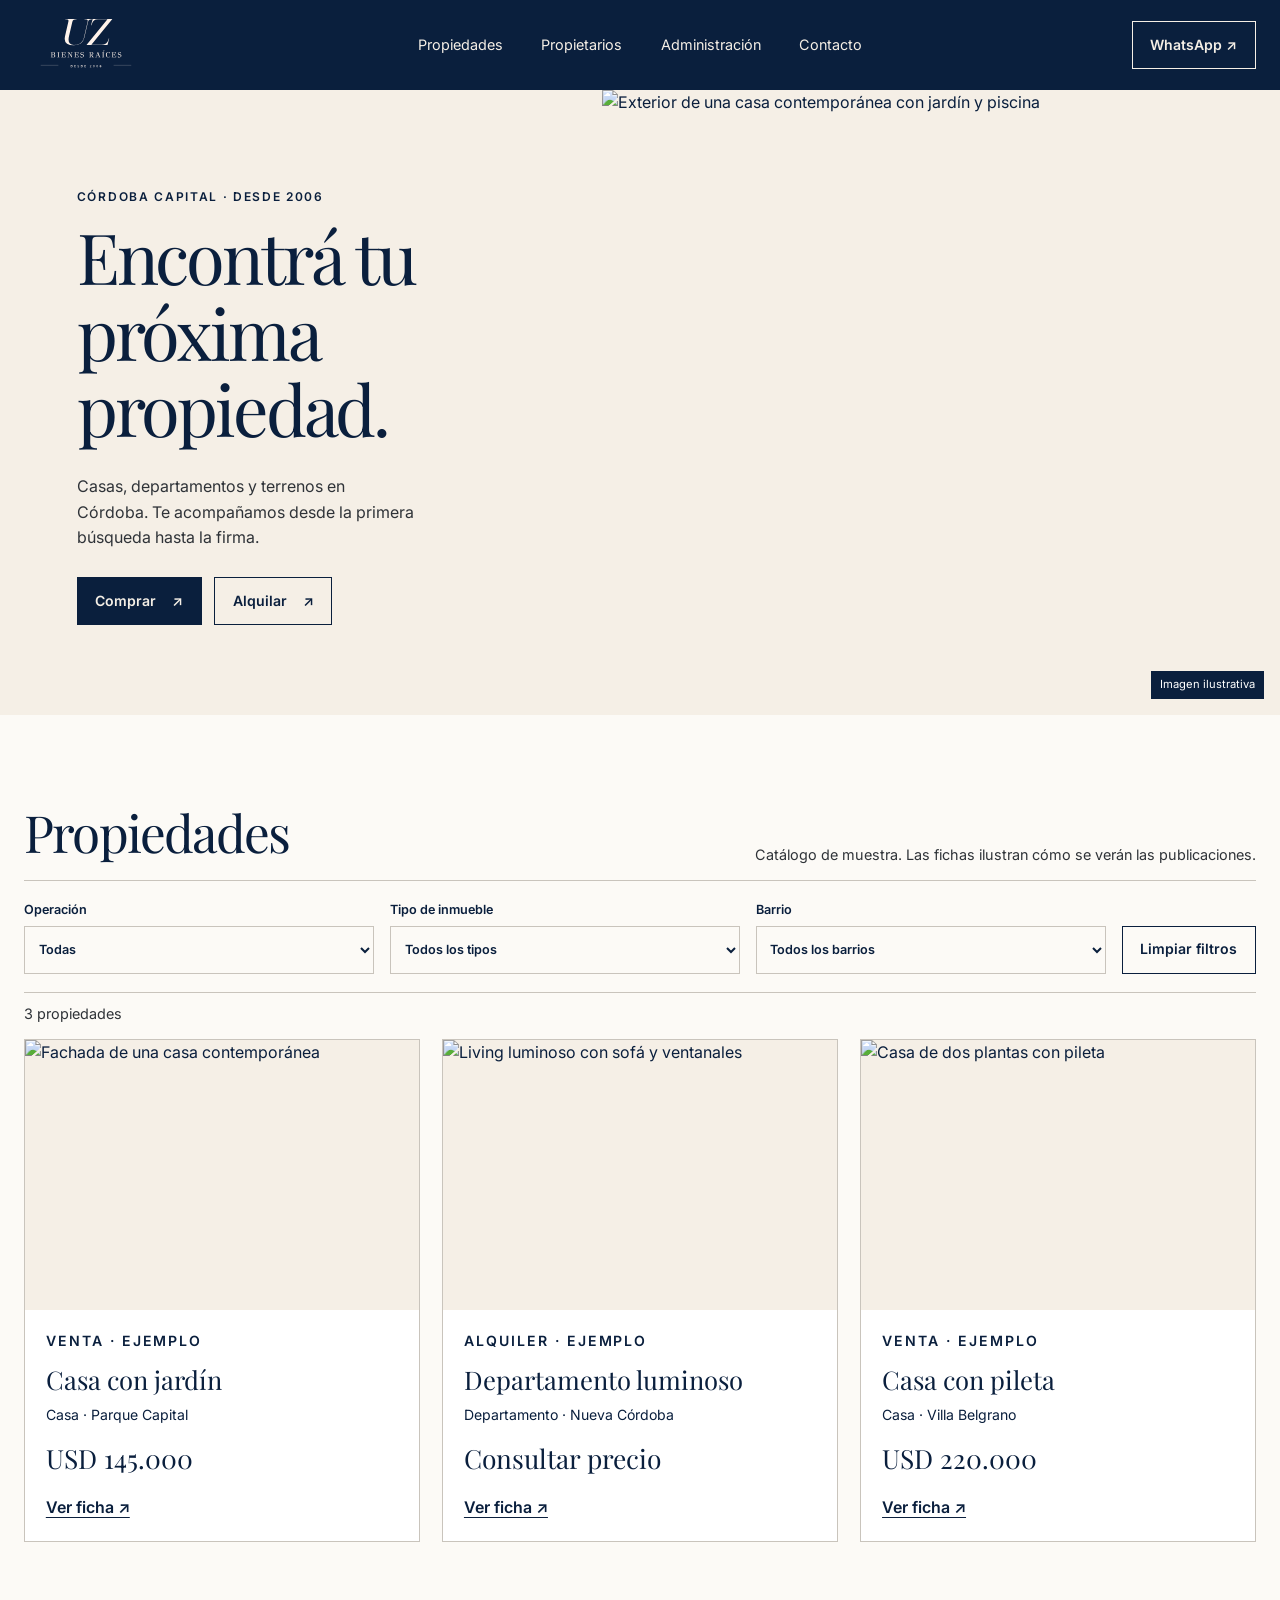
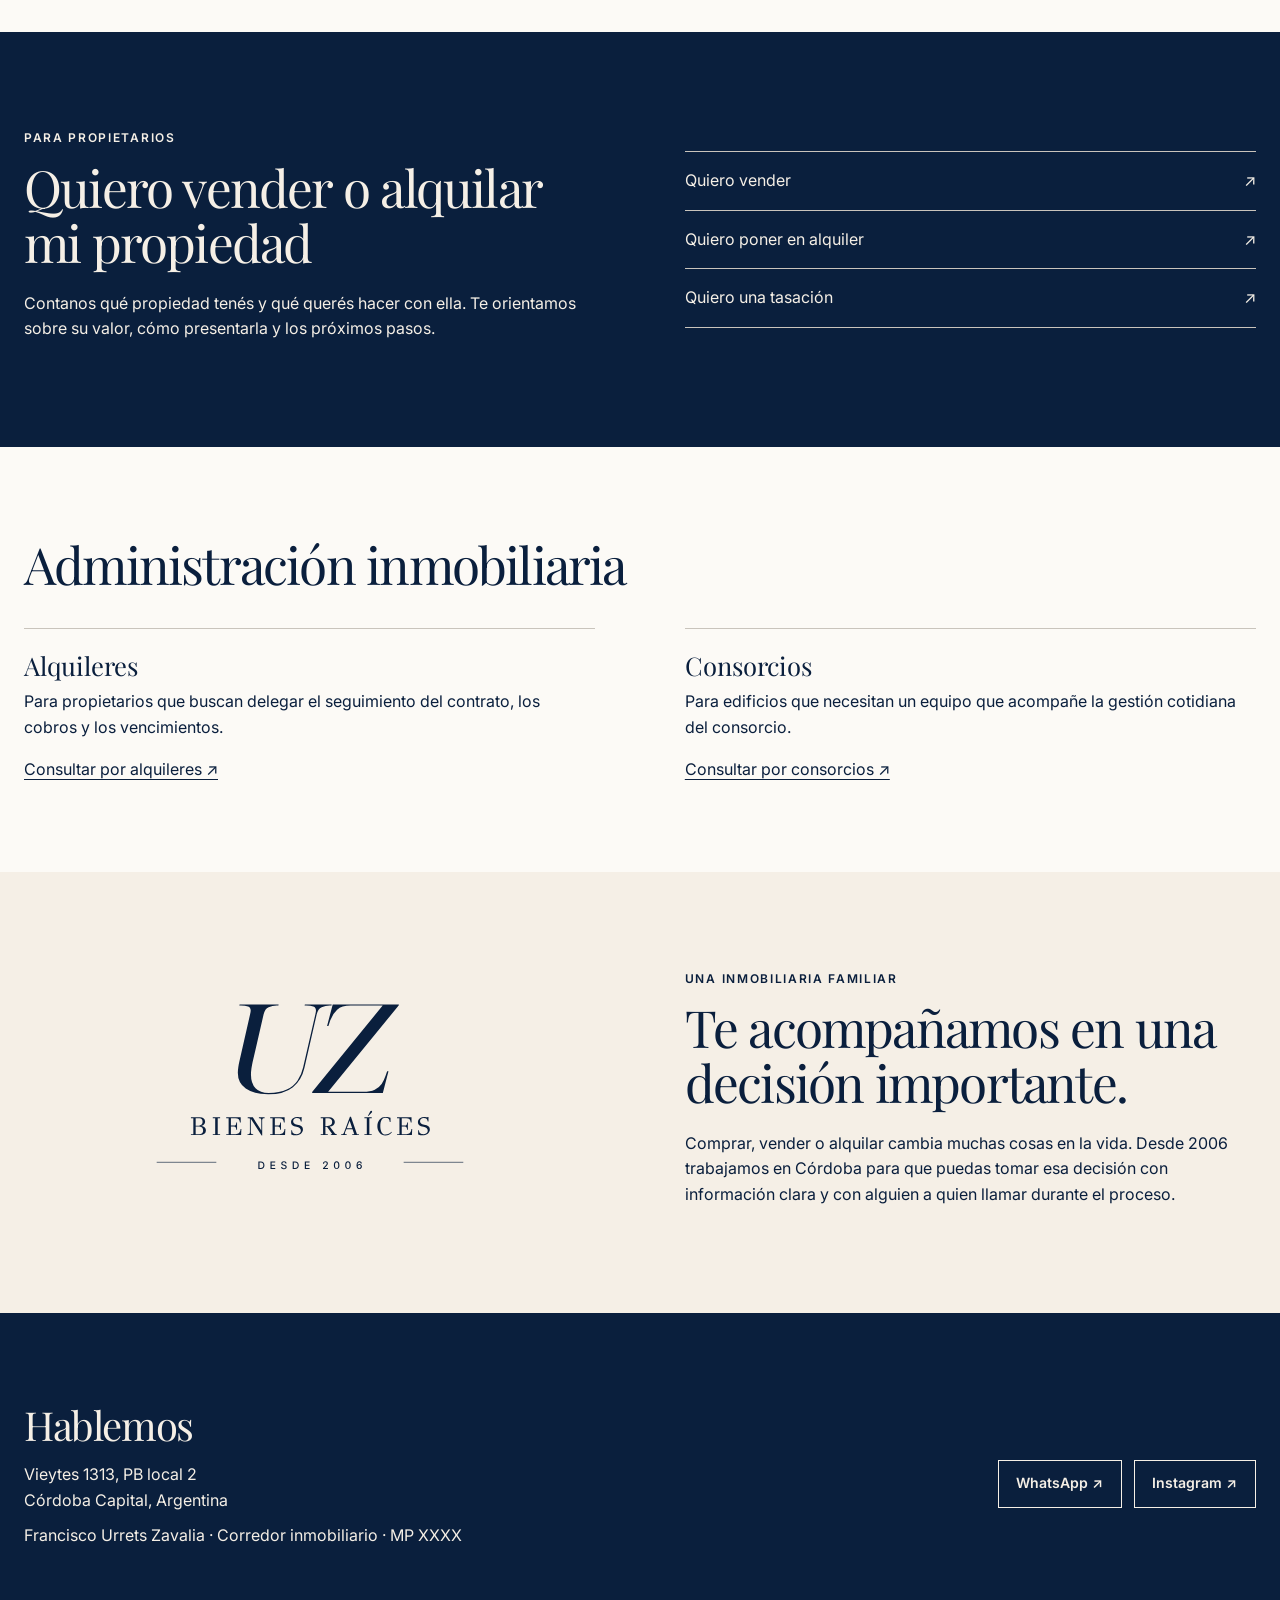
==== index.html @ 47f4fcf7 "Mover el sitio a la raíz para GitHub Pages" ====
<!doctype html>
<html lang="es-AR">
<head>
  <meta charset="utf-8">
  <meta name="viewport" content="width=device-width,initial-scale=1">
  <meta name="description" content="Propiedades, tasaciones y administración inmobiliaria en Córdoba Capital. UZ Bienes Raíces, desde 2006.">
  <meta name="robots" content="noindex">
  <meta name="theme-color" content="#0a1f3d">
  <title>UZ Bienes Raíces | Córdoba Capital</title>
  <link rel="icon" href="logo.svg" type="image/svg+xml">
  <link rel="preconnect" href="https://fonts.googleapis.com">
  <link rel="preconnect" href="https://fonts.gstatic.com" crossorigin>
  <link href="https://fonts.googleapis.com/css2?family=Inter:wght@400;500;600;700&family=Playfair+Display:wght@400;500&display=swap" rel="stylesheet">
  <link rel="stylesheet" href="styles.css">
  <script src="propiedades.js" defer></script>
  <script src="sitio.js" defer></script>
</head>
<body>
  <a class="skip" href="#contenido">Ir al contenido</a>
  <header class="header">
    <div class="wrap nav">
      <a class="brand" href="./" aria-label="UZ Bienes Raíces, inicio"><img src="logo.svg" alt="UZ Bienes Raíces"></a>
      <nav aria-label="Principal"><a href="#propiedades">Propiedades</a><a href="#propietarios">Propietarios</a><a href="#administracion">Administración</a><a href="#contacto">Contacto</a></nav>
      <a class="button outline" href="https://wa.link/zlevof">WhatsApp ↗</a>
    </div>
  </header>
  <main id="contenido">
    <section class="hero">
      <div class="hero-copy">
        <p class="label">Córdoba Capital · Desde 2006</p>
        <h1>Encontrá tu próxima propiedad.</h1>
        <p>Casas, departamentos y terrenos en Córdoba. Te acompañamos desde la primera búsqueda hasta la firma.</p>
        <div class="actions"><a class="button" data-operation="Venta" href="#propiedades">Comprar <span aria-hidden="true">↗</span></a><a class="button outline" data-operation="Alquiler" href="#propiedades">Alquilar <span aria-hidden="true">↗</span></a></div>
      </div>
      <figure class="hero-image"><img src="https://images.unsplash.com/photo-1613490493576-7fde63acd811?auto=format&amp;fit=crop&amp;w=1600&amp;q=83" alt="Exterior de una casa contemporánea con jardín y piscina" fetchpriority="high"><figcaption>Imagen ilustrativa</figcaption></figure>
    </section>
    <section class="wrap catalog" id="propiedades" aria-labelledby="catalog-title">
      <div class="section-heading"><h2 id="catalog-title">Propiedades</h2><p id="listing-note">Catálogo de muestra. Las fichas ilustran cómo se verán las publicaciones.</p></div>
      <div class="filters">
        <label>Operación<select id="operation"><option value="">Todas</option><option>Venta</option><option>Alquiler</option></select></label>
        <label>Tipo de inmueble<select id="type"><option value="">Todos los tipos</option></select></label>
        <label>Barrio<select id="area"><option value="">Todos los barrios</option></select></label>
        <button class="button outline" id="reset" type="button">Limpiar filtros</button>
      </div>
      <p id="count" role="status"></p>
      <div class="cards" id="cards"></div>
      <noscript><p>Activá JavaScript para explorar el catálogo o consultanos por <a href="https://wa.link/zlevof">WhatsApp</a>.</p></noscript>
    </section>
    <section class="owners" id="propietarios">
      <div class="wrap split">
        <div><p class="label">Para propietarios</p><h2>Quiero vender o alquilar mi propiedad</h2><p>Contanos qué propiedad tenés y qué querés hacer con ella. Te orientamos sobre su valor, cómo presentarla y los próximos pasos.</p></div>
        <div class="owner-links">
          <a data-message="Hola, quiero conversar sobre la venta de mi propiedad.">Quiero vender <span aria-hidden="true">↗</span></a>
          <a data-message="Hola, quiero poner mi propiedad en alquiler.">Quiero poner en alquiler <span aria-hidden="true">↗</span></a>
          <a data-message="Hola, quiero solicitar una tasación.">Quiero una tasación <span aria-hidden="true">↗</span></a>
        </div>
      </div>
    </section>
    <section class="wrap services" id="administracion">
      <h2>Administración inmobiliaria</h2>
      <div class="split">
        <article><h3>Alquileres</h3><p>Para propietarios que buscan delegar el seguimiento del contrato, los cobros y los vencimientos.</p><a data-message="Hola, quiero consultar por la administración de un alquiler.">Consultar por alquileres ↗</a></article>
        <article><h3>Consorcios</h3><p>Para edificios que necesitan un equipo que acompañe la gestión cotidiana del consorcio.</p><a data-message="Hola, quiero consultar por la administración de un consorcio.">Consultar por consorcios ↗</a></article>
      </div>
    </section>
    <section class="about" aria-labelledby="about-title"><div class="wrap split">
      <img src="logo.svg" alt="UZ Bienes Raíces, desde 2006" loading="lazy">
      <div><p class="label">Una inmobiliaria familiar</p><h2 id="about-title">Te acompañamos en una decisión importante.</h2><p>Comprar, vender o alquilar cambia muchas cosas en la vida. Desde 2006 trabajamos en Córdoba para que puedas tomar esa decisión con información clara y con alguien a quien llamar durante el proceso.</p></div>
    </div></section>
  </main>
  <footer id="contacto"><div class="wrap split">
    <div><h2>Hablemos</h2><address>Vieytes 1313, PB local 2<br>Córdoba Capital, Argentina</address><p>Francisco Urrets Zavalia · Corredor inmobiliario · MP XXXX</p></div>
    <div class="actions"><a class="button outline" href="https://wa.link/zlevof">WhatsApp ↗</a><a class="button outline" href="https://www.instagram.com/uzbienesraices/">Instagram ↗</a></div>
  </div></footer>
  <dialog id="detail" aria-labelledby="detail-title"><div class="dialog-inner"><form method="dialog"><button class="button outline close">Cerrar ✕</button></form><div id="detail-content"></div></div></dialog>
</body>
</html>
---- styles.css ----
:root {
  --blue:#0a1f3d; --ivory:#f5efe6; --stone:#c9c4bc; --graphite:#2f3338;
  --paper:#fcfaf6; --serif:"Playfair Display", Georgia, serif; --sans:Inter, system-ui, sans-serif;
}
*,*::before,*::after { box-sizing:border-box; }
html { scroll-behavior:smooth; }
body { margin:0; color:var(--blue); background:var(--paper); font:400 1rem/1.6 var(--sans); }
[id] { scroll-margin-top:1rem; }
img { display:block; width:100%; }
a { color:inherit; text-underline-offset:.23em; }
button,select { font:inherit; }
button,select { cursor:pointer; }
:focus-visible { outline:2px solid currentColor; outline-offset:4px; }
h1,h2,h3 { font-family:var(--serif); font-weight:400; line-height:1.08; margin:0 0 .4em; }
h1 { font-size:clamp(3rem,5.5vw,6.2rem); letter-spacing:-.045em; }
h2 { font-size:clamp(2.3rem,4vw,4.2rem); letter-spacing:-.035em; }
h3 { font-size:clamp(1.5rem,2vw,2rem); }
p { margin:.6em 0 1em; }
address { font-style:normal; }
.wrap { width:min(100% - 3rem, 1300px); margin-inline:auto; }
.skip { position:absolute; top:0; left:1rem; z-index:5; background:var(--paper); padding:.5rem 1rem; transform:translateY(-120%); }
.skip:focus { transform:translateY(0); }
.header,footer { background:var(--blue); color:var(--ivory); }
.nav { min-height:90px; display:flex; align-items:center; justify-content:space-between; gap:1rem 2rem; }
.brand { line-height:0; display:block; width:124px; flex:none; }
.brand img { filter:brightness(0) saturate(100%) invert(95%) sepia(8%) saturate(313%) hue-rotate(335deg); }
nav { display:flex; flex-wrap:wrap; gap:.45rem clamp(1rem,3vw,2.75rem); }
nav a { text-decoration:none; font-size:.9rem; }
nav a:hover { text-decoration:underline; }
.button { display:inline-flex; justify-content:center; align-items:center; gap:1rem; min-height:48px; padding:.65rem 1.1rem; border:1px solid var(--blue); background:var(--blue); color:var(--ivory); text-decoration:none; font-size:.88rem; font-weight:600; }
.button.outline { background:transparent; border-color:currentColor; color:inherit; }
.button:hover { opacity:.78; }
.actions { display:flex; flex-wrap:wrap; gap:.75rem; align-items:center; }
.hero { display:grid; grid-template-columns:47% 53%; background:var(--ivory); }
.hero-copy { padding:clamp(3rem,7vw,8rem) clamp(1.5rem,6vw,7rem); align-self:center; }
.hero-copy > p:not(.label) { max-width:34ch; color:var(--graphite); margin-bottom:1.65rem; }
.label { font-size:.75rem; text-transform:uppercase; letter-spacing:.14em; font-weight:600; }
.hero-image { margin:0; position:relative; min-height:490px; }
.hero-image img { height:100%; position:absolute; object-fit:cover; object-position:54% center; }
.hero-image figcaption { position:absolute; bottom:1rem; right:1rem; color:white; background:var(--blue); padding:.3rem .55rem; font-size:.7rem; }
.catalog,.services,.about,.owners,footer { padding-block:clamp(3rem,7vw,6.5rem); }
.section-heading { display:flex; align-items:end; justify-content:space-between; flex-wrap:wrap; gap:0 2rem; }
.section-heading p,#count { color:var(--graphite); font-size:.9rem; }
.filters { display:grid; grid-template-columns:repeat(3,minmax(0,1fr)) auto; gap:1rem; align-items:end; border-block:1px solid var(--stone); padding:1.15rem 0; }
.filters label { font-size:.79rem; font-weight:600; }
select { display:block; width:100%; min-height:48px; border:1px solid var(--stone); background:var(--paper); border-radius:0; color:var(--blue); padding:.6rem; margin-top:.35rem; }
.cards { display:grid; grid-template-columns:repeat(3,minmax(0,1fr)); gap:1.4rem; }
.card { background:white; border:1px solid var(--stone); }
.card img { aspect-ratio: 1.46; object-fit:cover; background:var(--ivory); }
.card-body { padding:1.3rem; }
.card .label { margin:0 0 .8rem; }
.card p { font-size:.88rem; }
.card .price,.price { font:400 1.65rem var(--serif); margin:.6rem 0 .9rem; }
.card a { display:inline-block; margin-top:.25rem; font-weight:600; }
.owners { background:var(--blue); color:var(--ivory); }
.split { display:grid; grid-template-columns:1fr 1fr; gap:clamp(1.5rem,7vw,6rem); align-items:center; }
.owner-links a { border-bottom:1px solid var(--stone); display:flex; justify-content:space-between; gap:1rem; padding:1rem 0; text-decoration:none; }
.owner-links a:first-child { border-top:1px solid var(--stone); }
.owner-links a:hover { text-decoration:underline; }
.services article { align-self:stretch; border-top:1px solid var(--stone); padding-top:1.4rem; }
.services h2 { margin-bottom:.7em; }
.about { background:var(--ivory); }
.about img { max-width:420px; margin:auto; }
footer h2 { font-size:2.5rem; }
footer .actions { justify-content:end; }
dialog { padding:0; border:1px solid var(--stone); background:var(--paper); color:var(--blue); width:min(740px,calc(100% - 2rem)); max-height:90dvh; }
dialog::backdrop { background:#0a1f3dbb; }
.dialog-inner { padding:clamp(1rem,4vw,2.25rem); }
.dialog-inner form { display:flex; justify-content:end; margin-bottom:1rem; }
.gallery { display:grid; gap:.75rem; margin:1rem 0; }
.gallery img { max-height:380px; object-fit:cover; }
.facts { padding-left:1.2rem; }
@media(max-width:760px) {
  .nav { flex-wrap:wrap; justify-content:space-between; gap:.25rem; padding-block:.3rem .8rem; }
  .nav nav { width:100%; order:3; padding:.4rem 0; }
  .hero,.split { grid-template-columns:1fr; }
  .hero-image { min-height:0; aspect-ratio:1.45; }
  .filters,.cards { grid-template-columns:repeat(2,minmax(0,1fr)); }
  footer .actions { justify-content:start; }
}
@media(max-width:480px) { .cards { grid-template-columns:1fr; } .wrap { width:calc(100% - 2rem); } .filters { gap:.6rem; } }
@media(prefers-reduced-motion:reduce) { html { scroll-behavior:auto; } }
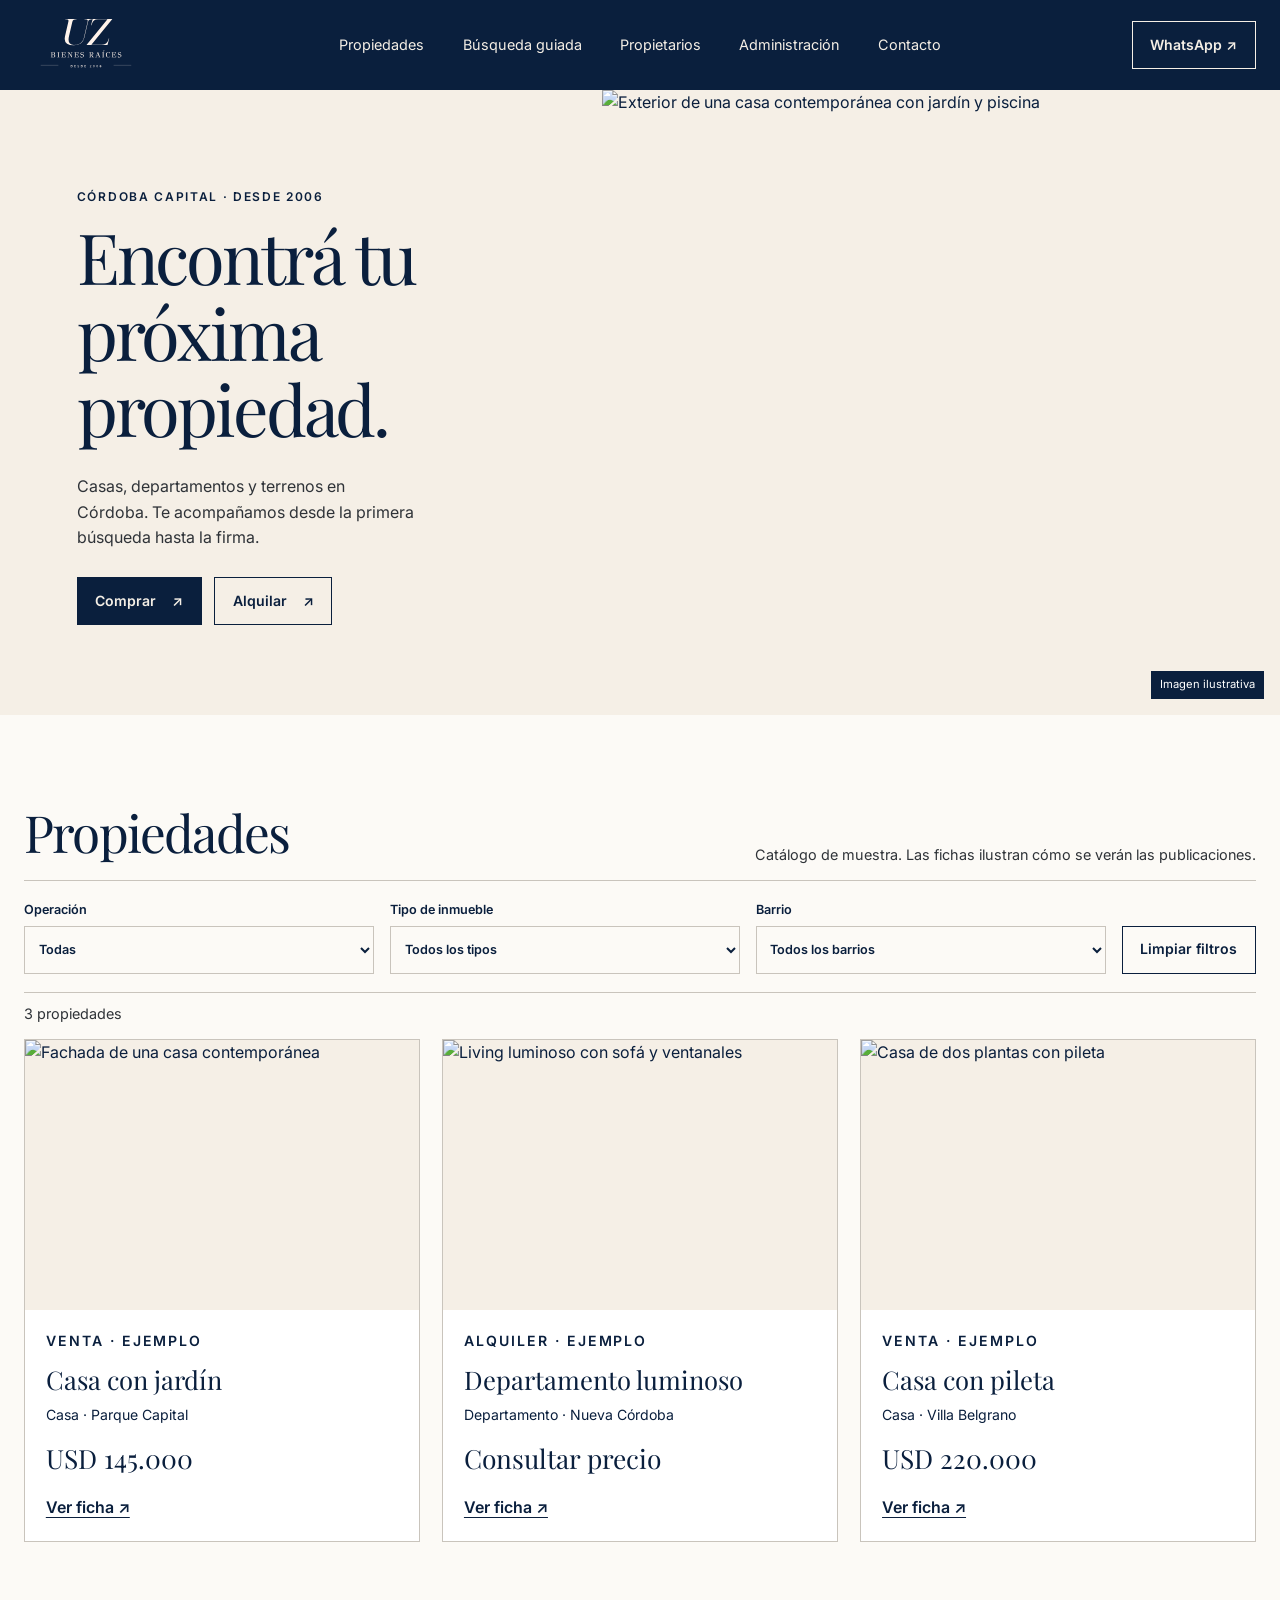
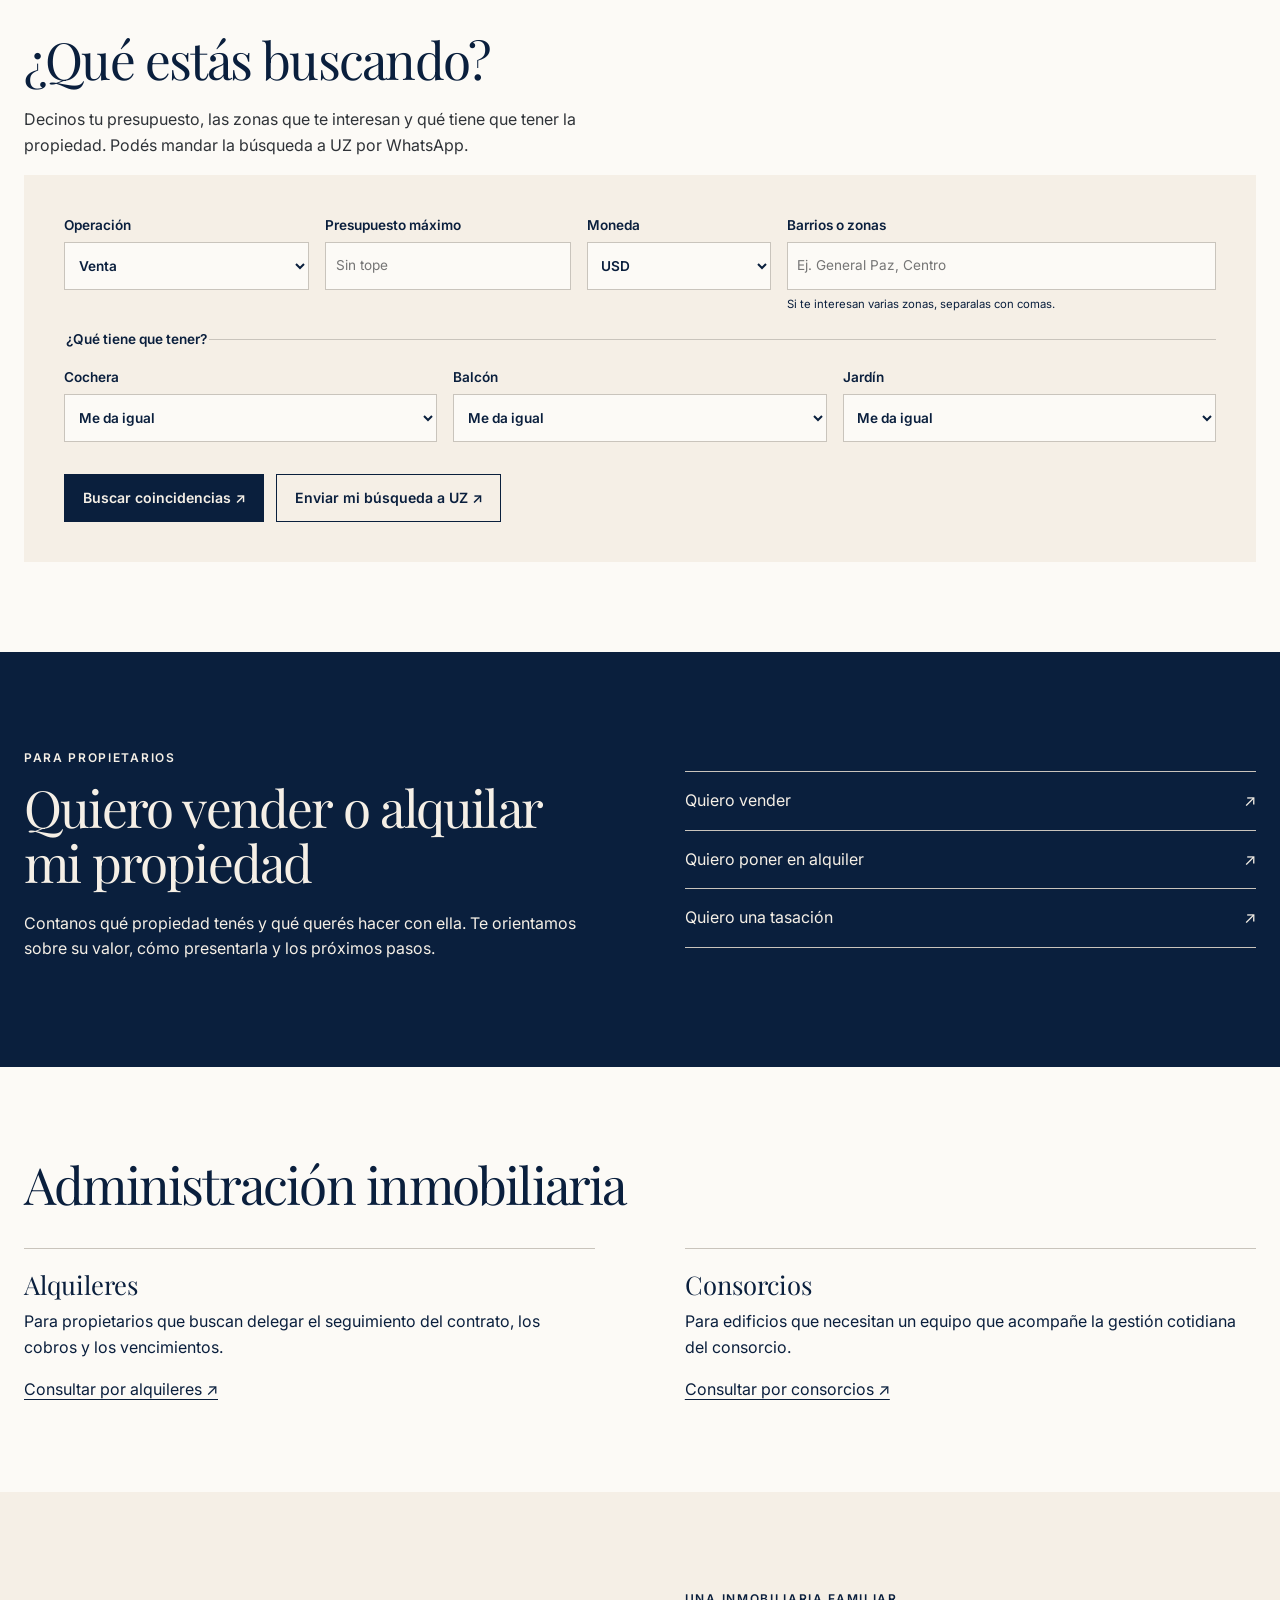
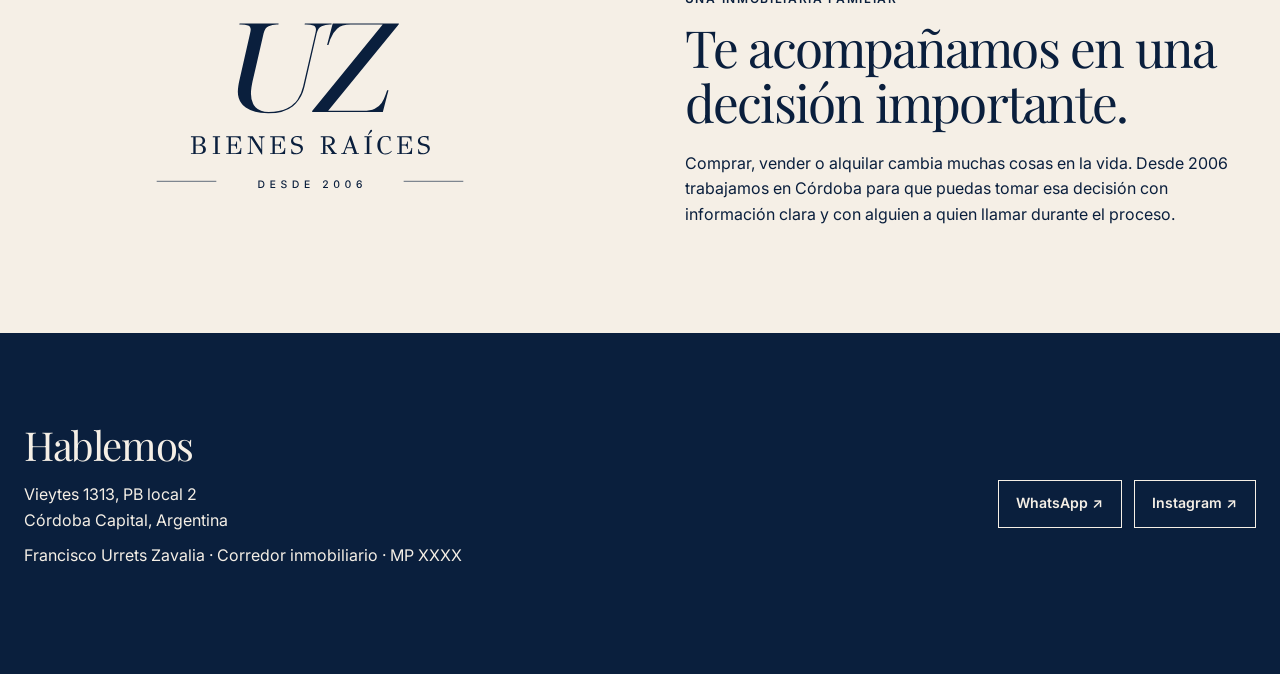
==== commit ec4d02c9: "Agregar búsqueda guiada y consultas por WhatsApp" ====
--- a/index.html
+++ b/index.html
@@ -14,13 +14,14 @@
   <link rel="stylesheet" href="styles.css">
   <script src="propiedades.js" defer></script>
   <script src="sitio.js" defer></script>
+  <script src="buscador.js" defer></script>
 </head>
 <body>
   <a class="skip" href="#contenido">Ir al contenido</a>
   <header class="header">
     <div class="wrap nav">
       <a class="brand" href="./" aria-label="UZ Bienes Raíces, inicio"><img src="logo.svg" alt="UZ Bienes Raíces"></a>
-      <nav aria-label="Principal"><a href="#propiedades">Propiedades</a><a href="#propietarios">Propietarios</a><a href="#administracion">Administración</a><a href="#contacto">Contacto</a></nav>
+      <nav aria-label="Principal"><a href="#propiedades">Propiedades</a><a href="#buscador">Búsqueda guiada</a><a href="#propietarios">Propietarios</a><a href="#administracion">Administración</a><a href="#contacto">Contacto</a></nav>
       <a class="button outline" href="https://wa.link/zlevof">WhatsApp ↗</a>
     </div>
   </header>
@@ -45,6 +46,31 @@
       <p id="count" role="status"></p>
       <div class="cards" id="cards"></div>
       <noscript><p>Activá JavaScript para explorar el catálogo o consultanos por <a href="https://wa.link/zlevof">WhatsApp</a>.</p></noscript>
+    </section>
+    <section class="wrap guided" id="buscador" aria-labelledby="guided-title">
+      <div class="guided-intro">
+        <h2 id="guided-title">¿Qué estás buscando?</h2>
+        <p>Decinos tu presupuesto, las zonas que te interesan y qué tiene que tener la propiedad. Podés mandar la búsqueda a UZ por WhatsApp.</p>
+      </div>
+      <form id="guided-form">
+        <div class="guided-fields">
+          <label>Operación<select name="operacion" required><option>Venta</option><option>Alquiler</option></select></label>
+          <label>Presupuesto máximo<input name="presupuesto" type="number" min="1" step="1" placeholder="Sin tope"></label>
+          <label>Moneda<select name="moneda"><option>USD</option><option>ARS</option></select></label>
+          <label class="guided-zones">Barrios o zonas<input name="zonas" maxlength="150" placeholder="Ej. General Paz, Centro" aria-describedby="guided-zones-help"><small id="guided-zones-help">Si te interesan varias zonas, separalas con comas.</small></label>
+        </div>
+        <fieldset class="guided-preferences">
+          <legend>¿Qué tiene que tener?</legend>
+          <label>Cochera<select name="cochera"><option value="">Me da igual</option><option value="requisito">Imprescindible</option><option value="preferencia">Deseable</option></select></label>
+          <label>Balcón<select name="balcon"><option value="">Me da igual</option><option value="requisito">Imprescindible</option><option value="preferencia">Deseable</option></select></label>
+          <label>Jardín<select name="jardin"><option value="">Me da igual</option><option value="requisito">Imprescindible</option><option value="preferencia">Deseable</option></select></label>
+        </fieldset>
+        <div class="actions"><button class="button" type="submit">Buscar coincidencias ↗</button><a class="button outline" id="guided-whatsapp" href="https://wa.link/zlevof">Enviar mi búsqueda a UZ ↗</a></div>
+      </form>
+      <div class="guided-results" id="guided-results" hidden>
+        <p id="guided-status" role="status"></p>
+        <div class="cards" id="guided-cards"></div>
+      </div>
     </section>
     <section class="owners" id="propietarios">
       <div class="wrap split">
--- a/styles.css
+++ b/styles.css
@@ -80,3 +80,16 @@
 }
 @media(max-width:480px) { .cards { grid-template-columns:1fr; } .wrap { width:calc(100% - 2rem); } .filters { gap:.6rem; } }
 @media(prefers-reduced-motion:reduce) { html { scroll-behavior:auto; } }
+
+.guided { padding-bottom:clamp(3rem,7vw,6.5rem); }
+.guided-intro p { max-width:62ch; color:var(--graphite); }
+#guided-form { background:var(--ivory); padding:clamp(1rem,4vw,2.5rem); }
+.guided-fields { display:grid; grid-template-columns:1fr 1fr .75fr 1.75fr; gap:1rem; }
+#guided-form label,#guided-form legend { font-size:.85rem; font-weight:600; }
+#guided-form input { display:block; width:100%; min-height:48px; margin-top:.35rem; padding:.6rem; border:1px solid var(--stone); border-radius:0; background:var(--paper); color:var(--blue); font:inherit; font-weight:400; }
+#guided-form small { display:block; margin-top:.3rem; font-weight:400; }
+.guided-preferences { display:grid; grid-template-columns:repeat(3,minmax(0,1fr)); gap:1rem; padding:1rem 0; margin:1rem 0; border:0; border-top:1px solid var(--stone); }
+.guided-results { margin-top:1.5rem; }
+.guided-results .card-body > :last-child { margin-bottom:0; }
+@media(max-width:760px) { .guided-fields { grid-template-columns:repeat(3,minmax(0,1fr)); } .guided-zones { grid-column:1/-1; } }
+@media(max-width:520px) { .guided-fields,.guided-preferences { grid-template-columns:repeat(2,minmax(0,1fr)); } }
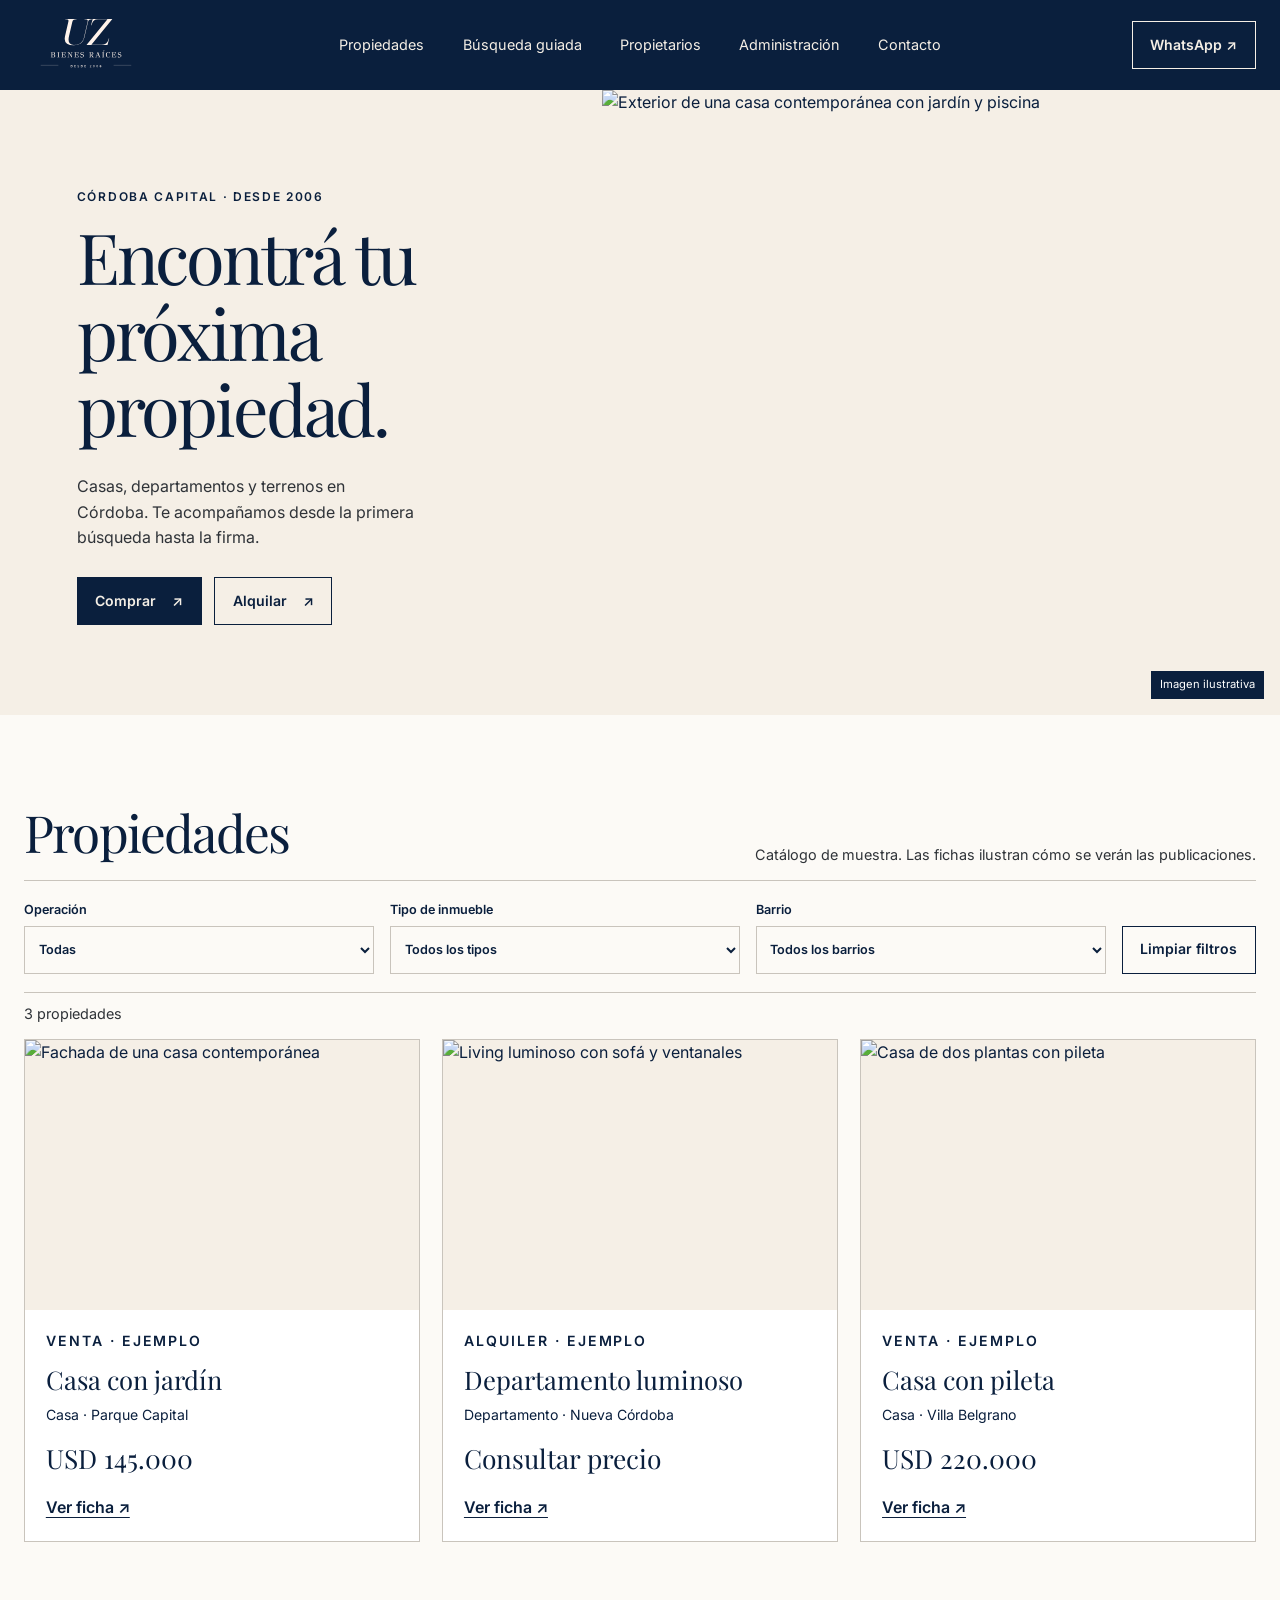
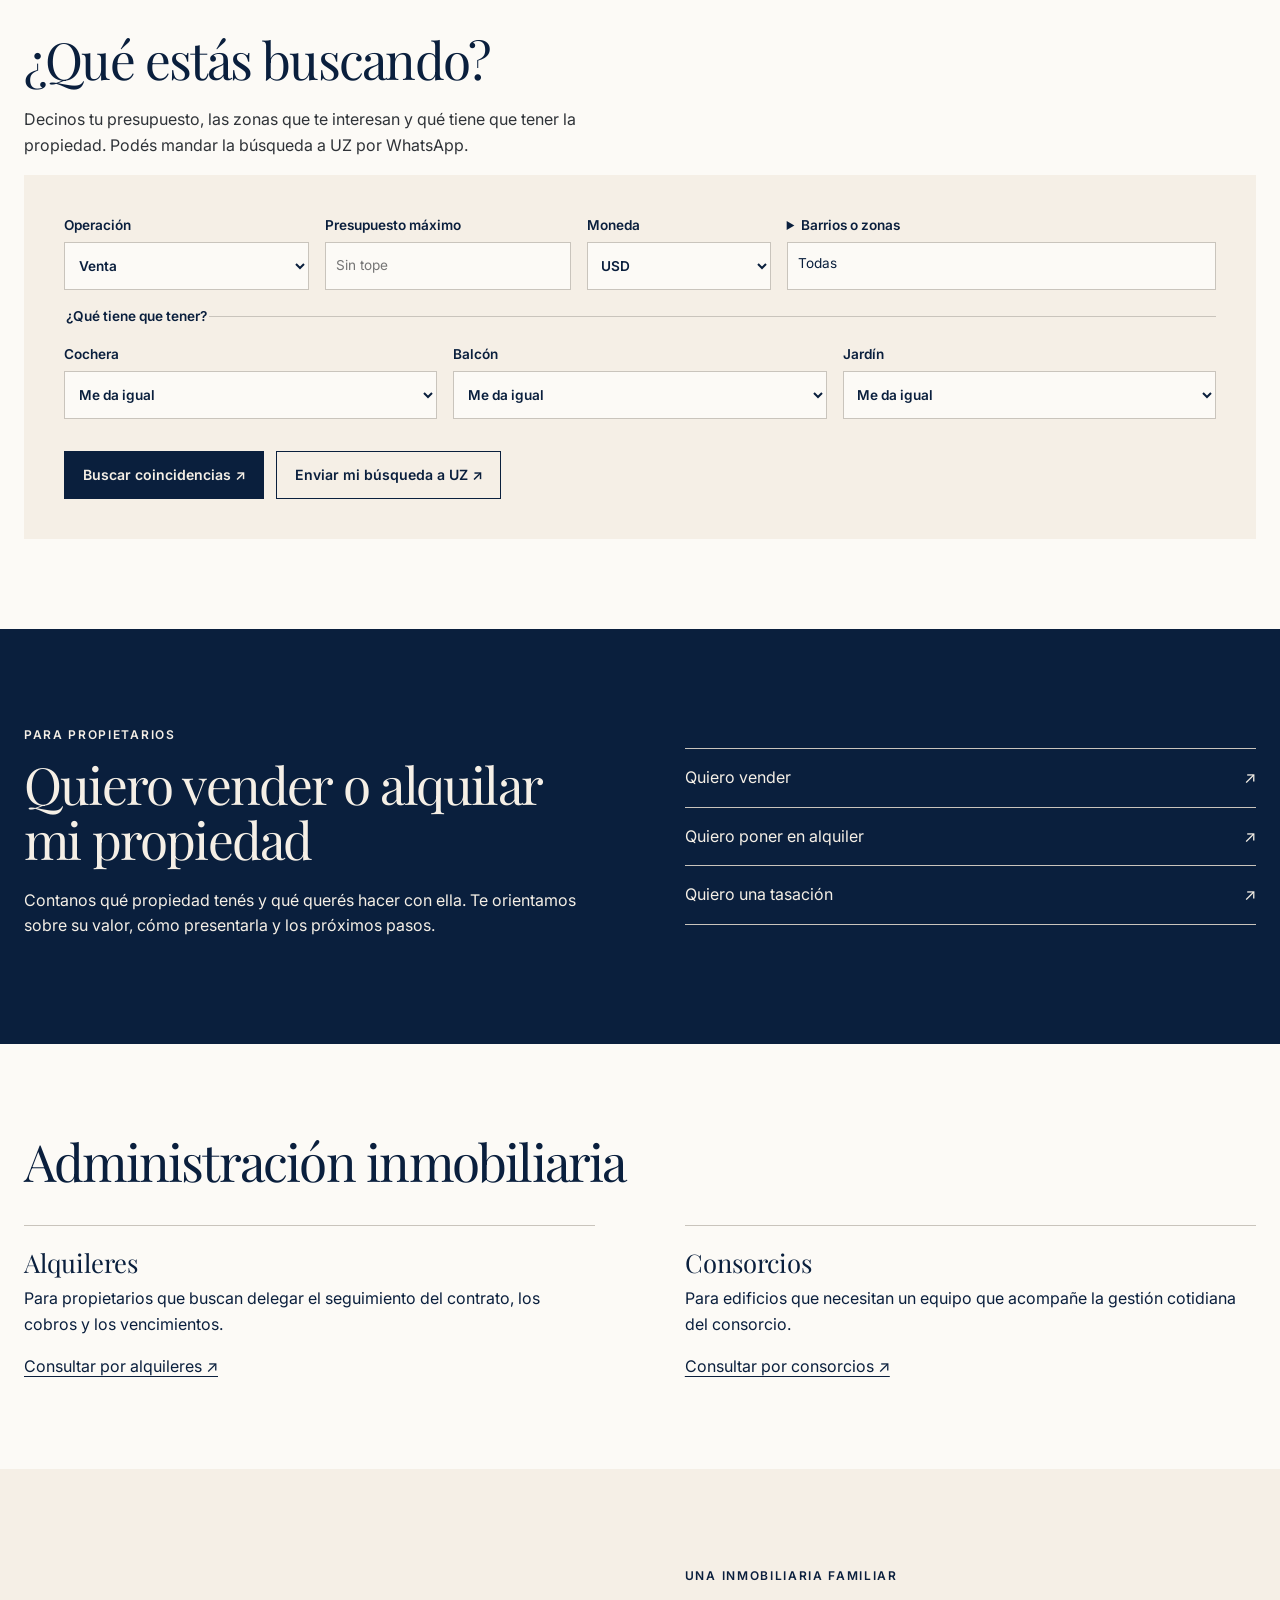
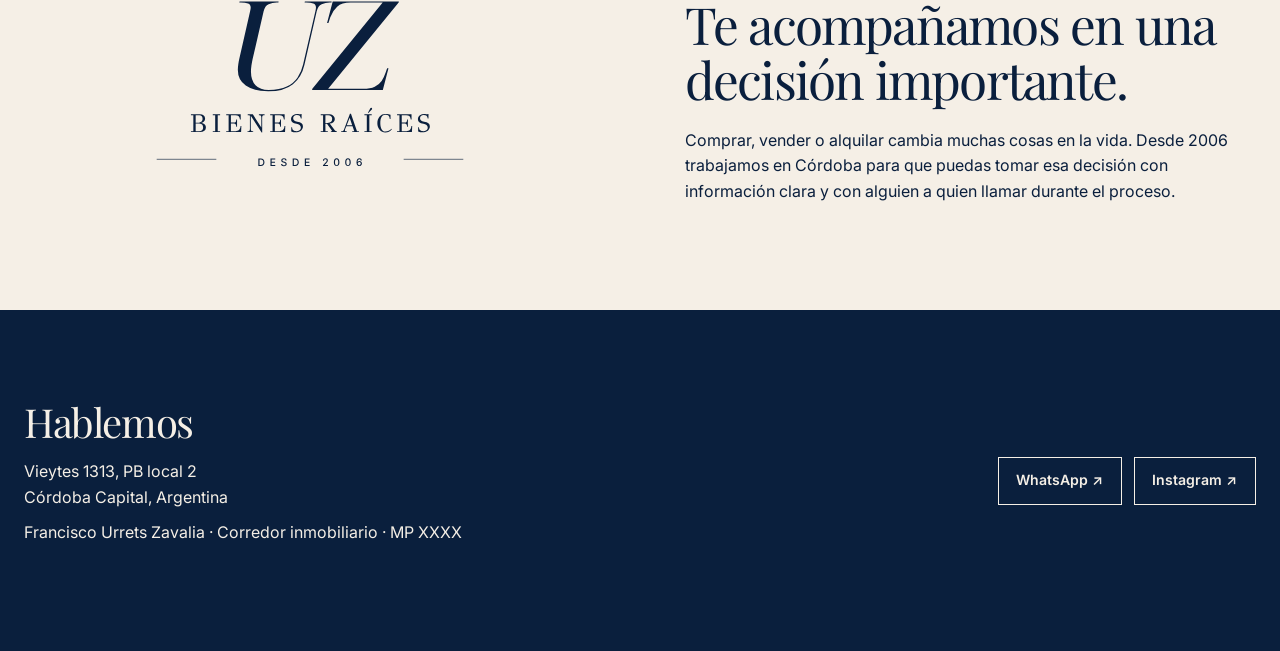
==== commit 43be7fc3: "Permitir elegir barrios en la búsqueda guiada" ====
--- a/index.html
+++ b/index.html
@@ -57,7 +57,10 @@
           <label>Operación<select name="operacion" required><option>Venta</option><option>Alquiler</option></select></label>
           <label>Presupuesto máximo<input name="presupuesto" type="number" min="1" step="1" placeholder="Sin tope"></label>
           <label>Moneda<select name="moneda"><option>USD</option><option>ARS</option></select></label>
-          <label class="guided-zones">Barrios o zonas<input name="zonas" maxlength="150" placeholder="Ej. General Paz, Centro" aria-describedby="guided-zones-help"><small id="guided-zones-help">Si te interesan varias zonas, separalas con comas.</small></label>
+          <details class="guided-zones">
+            <summary>Barrios o zonas <span id="guided-zone-summary">Todas</span></summary>
+            <fieldset><legend>Elegí uno o varios barrios</legend><div id="guided-zone-options"></div></fieldset>
+          </details>
         </div>
         <fieldset class="guided-preferences">
           <legend>¿Qué tiene que tener?</legend>
--- a/styles.css
+++ b/styles.css
@@ -93,3 +93,10 @@
 .guided-results .card-body > :last-child { margin-bottom:0; }
 @media(max-width:760px) { .guided-fields { grid-template-columns:repeat(3,minmax(0,1fr)); } .guided-zones { grid-column:1/-1; } }
 @media(max-width:520px) { .guided-fields,.guided-preferences { grid-template-columns:repeat(2,minmax(0,1fr)); } }
+
+.guided-zones { min-width:0; }
+.guided-zones summary { cursor:pointer; font-size:.85rem; font-weight:600; }
+#guided-zone-summary { display:block; margin-top:.35rem; min-height:48px; padding:.65rem; border:1px solid var(--stone); background:var(--paper); font-weight:400; overflow-wrap:anywhere; }
+.guided-zones fieldset { border:1px solid var(--stone); margin:.6rem 0 0; padding:.55rem .7rem; }
+#guided-zone-options label { display:flex; align-items:center; gap:.5rem; min-height:36px; cursor:pointer; }
+#guided-form .guided-zones input[type="checkbox"] { display:inline-block; width:1rem; min-height:1rem; margin:0; accent-color:var(--blue); }
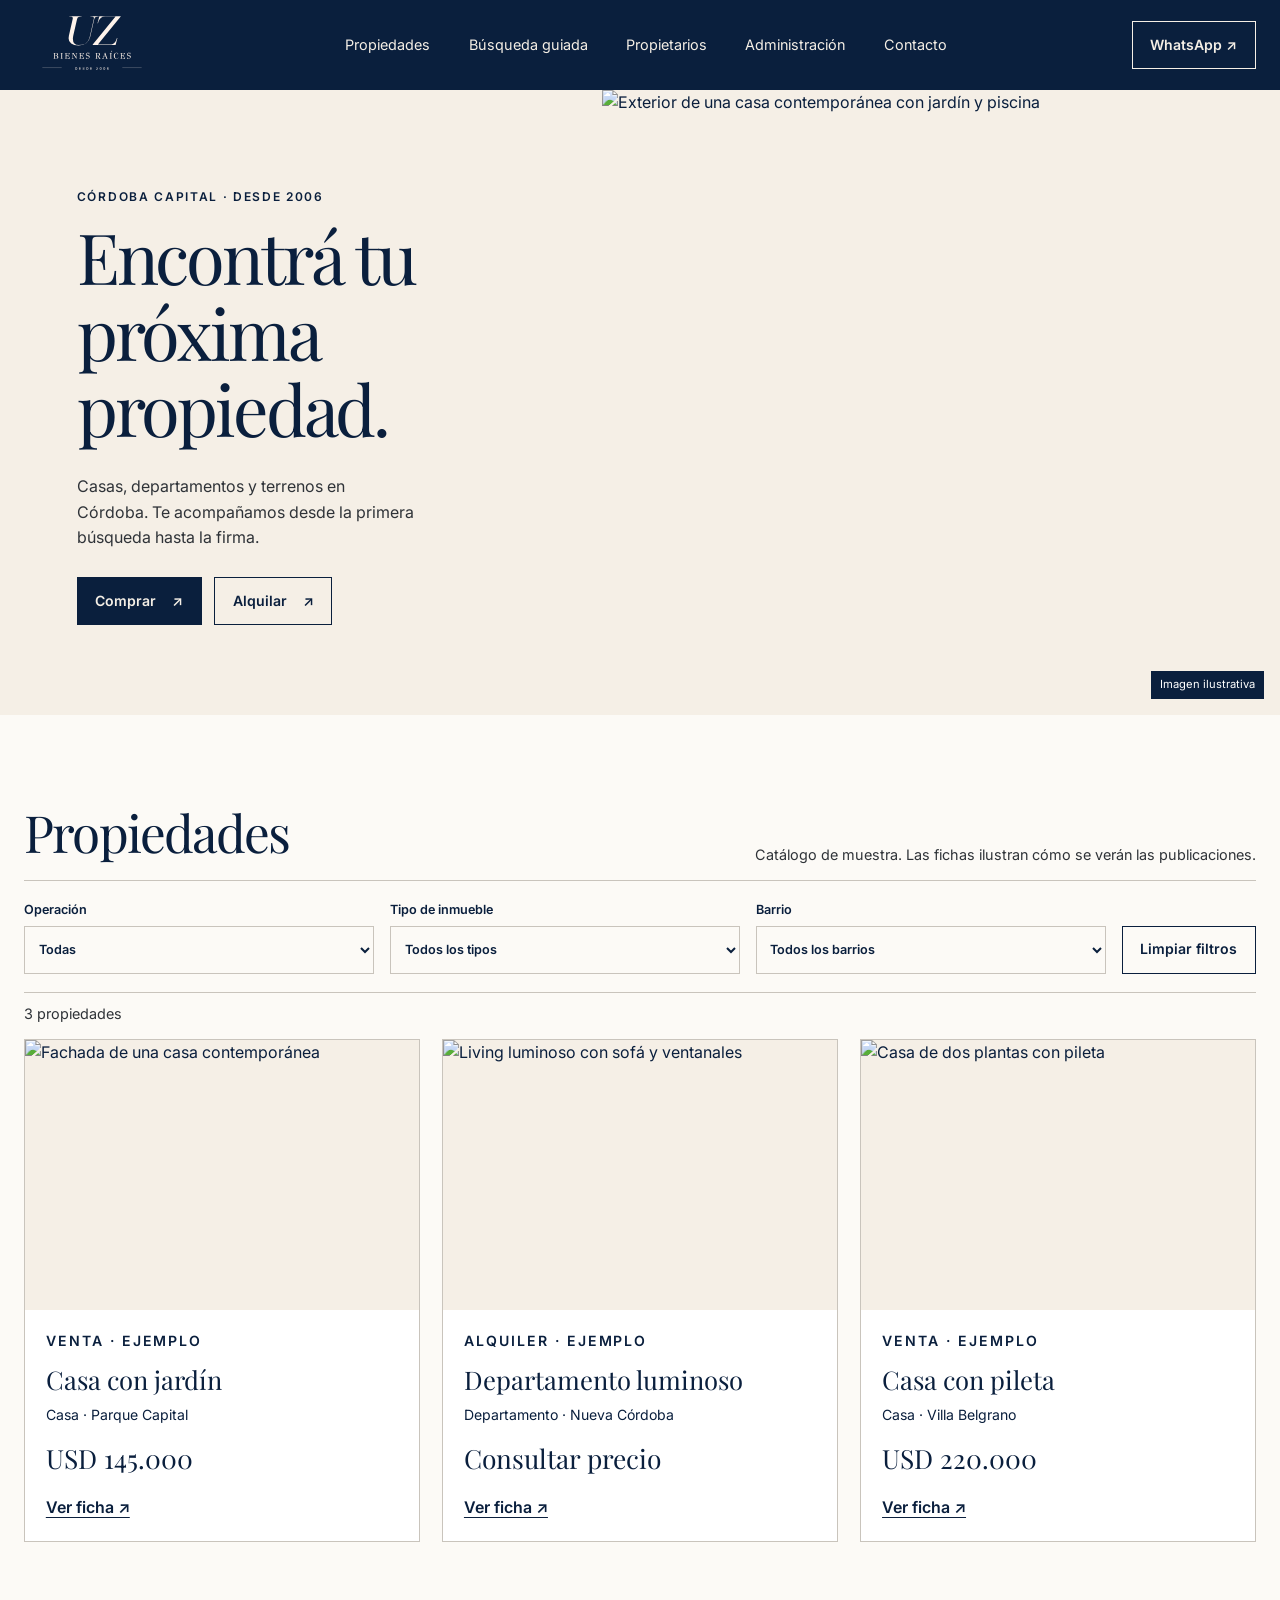
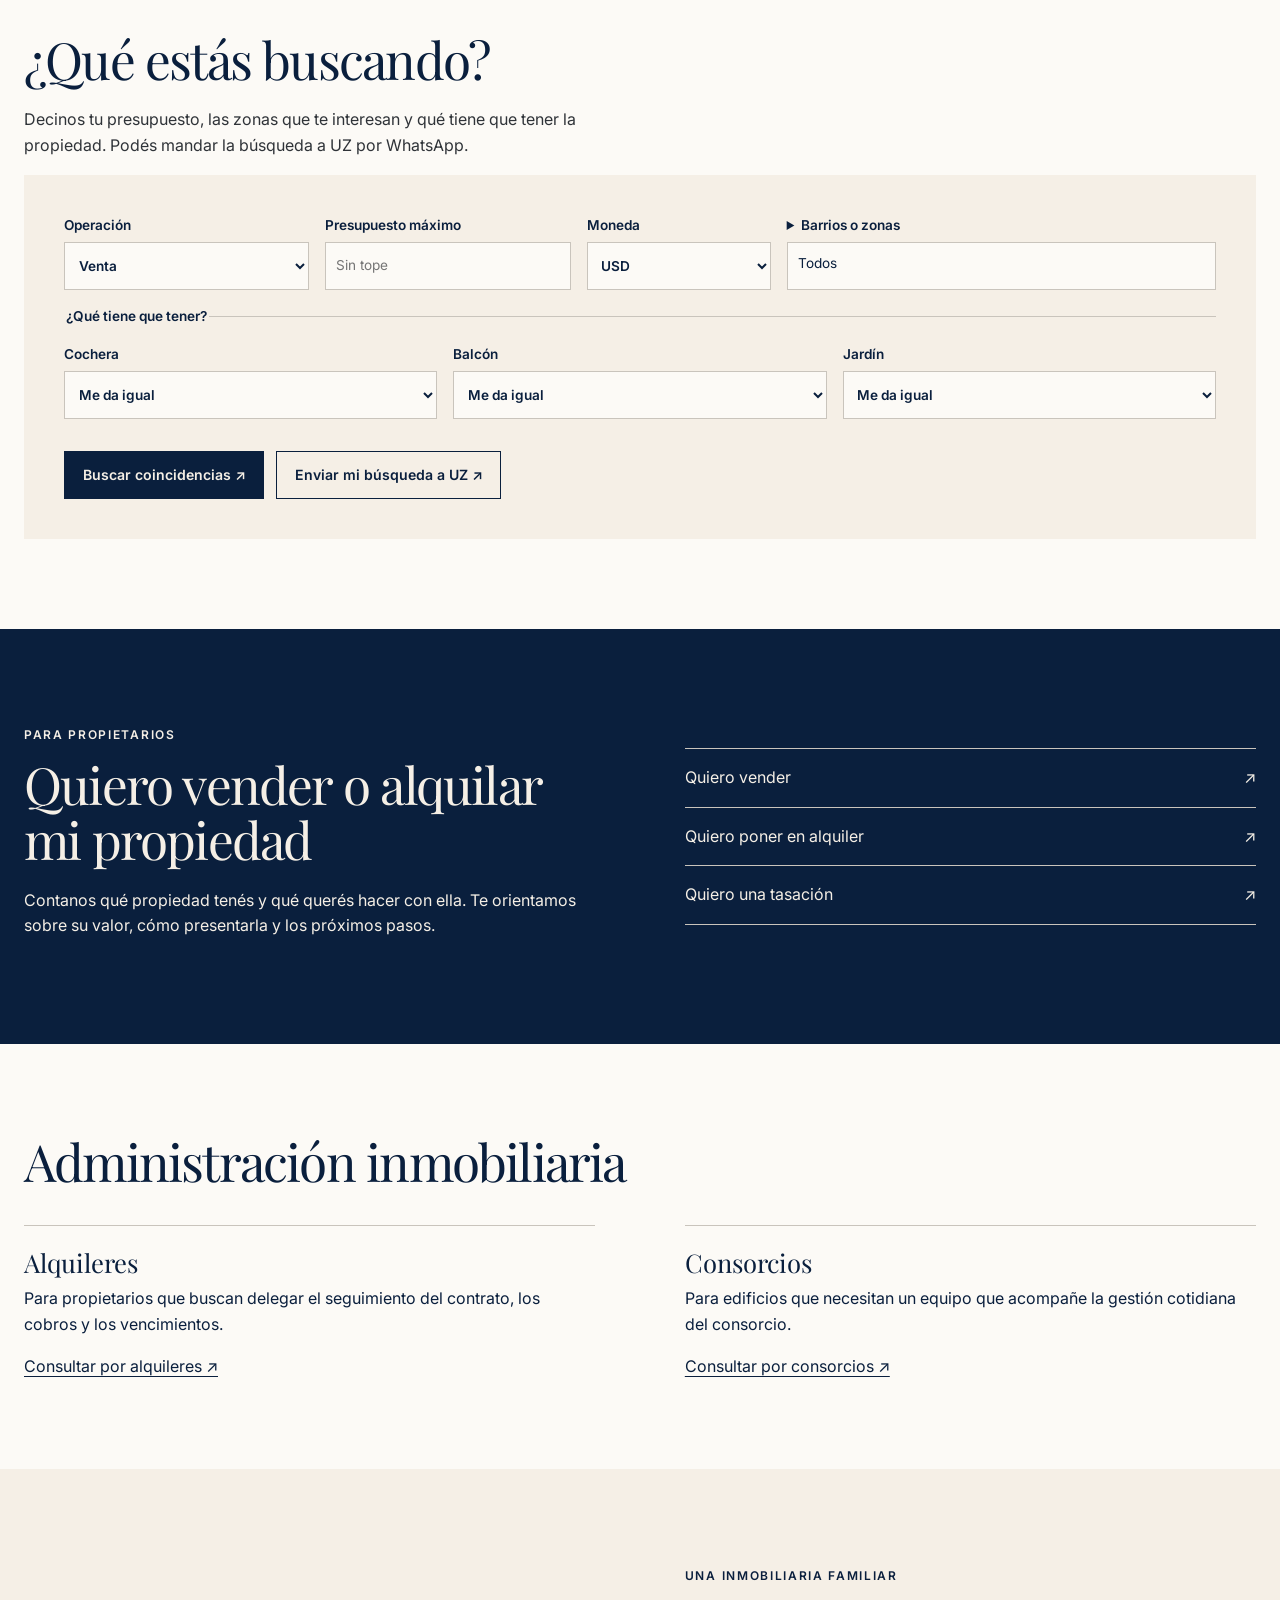
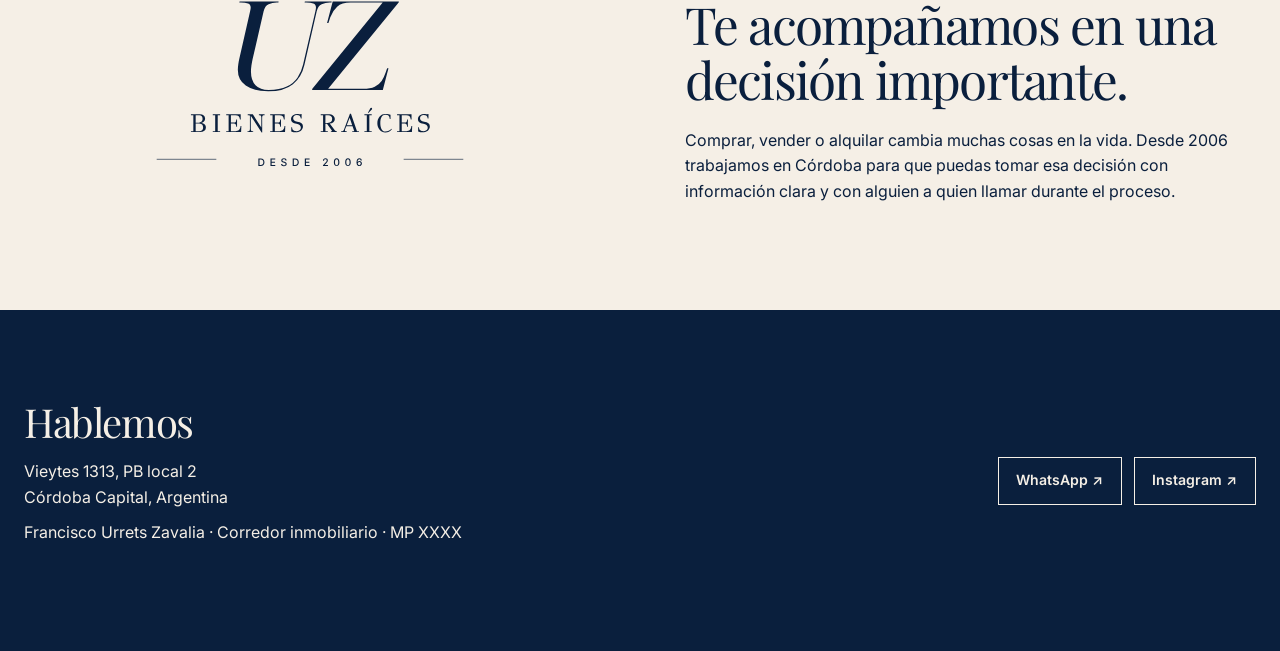
==== commit e95dd2cb: "Mostrar barrios y ajustar el logo de escritorio" ====
--- a/index.html
+++ b/index.html
@@ -11,10 +11,10 @@
   <link rel="preconnect" href="https://fonts.googleapis.com">
   <link rel="preconnect" href="https://fonts.gstatic.com" crossorigin>
   <link href="https://fonts.googleapis.com/css2?family=Inter:wght@400;500;600;700&family=Playfair+Display:wght@400;500&display=swap" rel="stylesheet">
-  <link rel="stylesheet" href="styles.css">
+  <link rel="stylesheet" href="styles.css?v=barrios-2">
   <script src="propiedades.js" defer></script>
   <script src="sitio.js" defer></script>
-  <script src="buscador.js" defer></script>
+  <script src="buscador.js?v=barrios-2" defer></script>
 </head>
 <body>
   <a class="skip" href="#contenido">Ir al contenido</a>
@@ -58,8 +58,27 @@
           <label>Presupuesto máximo<input name="presupuesto" type="number" min="1" step="1" placeholder="Sin tope"></label>
           <label>Moneda<select name="moneda"><option>USD</option><option>ARS</option></select></label>
           <details class="guided-zones">
-            <summary>Barrios o zonas <span id="guided-zone-summary">Todas</span></summary>
-            <fieldset><legend>Elegí uno o varios barrios</legend><div id="guided-zone-options"></div></fieldset>
+            <summary>Barrios o zonas <span id="guided-zone-summary">Todos</span></summary>
+            <fieldset><legend>Elegí uno o varios barrios</legend><div id="guided-zone-options">
+                <label><input type="checkbox" id="guided-all-zones" checked> Todos</label>
+                <label><input type="checkbox" name="zonas" value="Alberdi"> Alberdi</label>
+                <label><input type="checkbox" name="zonas" value="Alta Córdoba"> Alta Córdoba</label>
+                <label><input type="checkbox" name="zonas" value="Argüello"> Argüello</label>
+                <label><input type="checkbox" name="zonas" value="Cerro de las Rosas"> Cerro de las Rosas</label>
+                <label><input type="checkbox" name="zonas" value="Centro"> Centro</label>
+                <label><input type="checkbox" name="zonas" value="Ciudad Universitaria"> Ciudad Universitaria</label>
+                <label><input type="checkbox" name="zonas" value="Cofico"> Cofico</label>
+                <label><input type="checkbox" name="zonas" value="General Paz"> General Paz</label>
+                <label><input type="checkbox" name="zonas" value="Güemes"> Güemes</label>
+                <label><input type="checkbox" name="zonas" value="Jardín"> Jardín</label>
+                <label><input type="checkbox" name="zonas" value="Juniors"> Juniors</label>
+                <label><input type="checkbox" name="zonas" value="Nueva Córdoba"> Nueva Córdoba</label>
+                <label><input type="checkbox" name="zonas" value="Parque Capital"> Parque Capital</label>
+                <label><input type="checkbox" name="zonas" value="Urca"> Urca</label>
+                <label><input type="checkbox" name="zonas" value="Villa Belgrano"> Villa Belgrano</label>
+                <label><input type="checkbox" id="guided-other-zone"> Otro</label>
+              </div>
+              <label id="guided-other-label" hidden>¿Qué barrio o zona?<input name="otraZona" id="guided-other-input" maxlength="80" placeholder="Escribí el barrio o zona" disabled></label></fieldset>
           </details>
         </div>
         <fieldset class="guided-preferences">
--- a/styles.css
+++ b/styles.css
@@ -100,3 +100,7 @@
 .guided-zones fieldset { border:1px solid var(--stone); margin:.6rem 0 0; padding:.55rem .7rem; }
 #guided-zone-options label { display:flex; align-items:center; gap:.5rem; min-height:36px; cursor:pointer; }
 #guided-form .guided-zones input[type="checkbox"] { display:inline-block; width:1rem; min-height:1rem; margin:0; accent-color:var(--blue); }
+
+#guided-zone-options { max-height:15rem; overflow-y:auto; }
+#guided-other-label:not([hidden]) { display:block; margin-top:.65rem; }
+@media (min-width:761px) { .brand { width:136.4px; } }
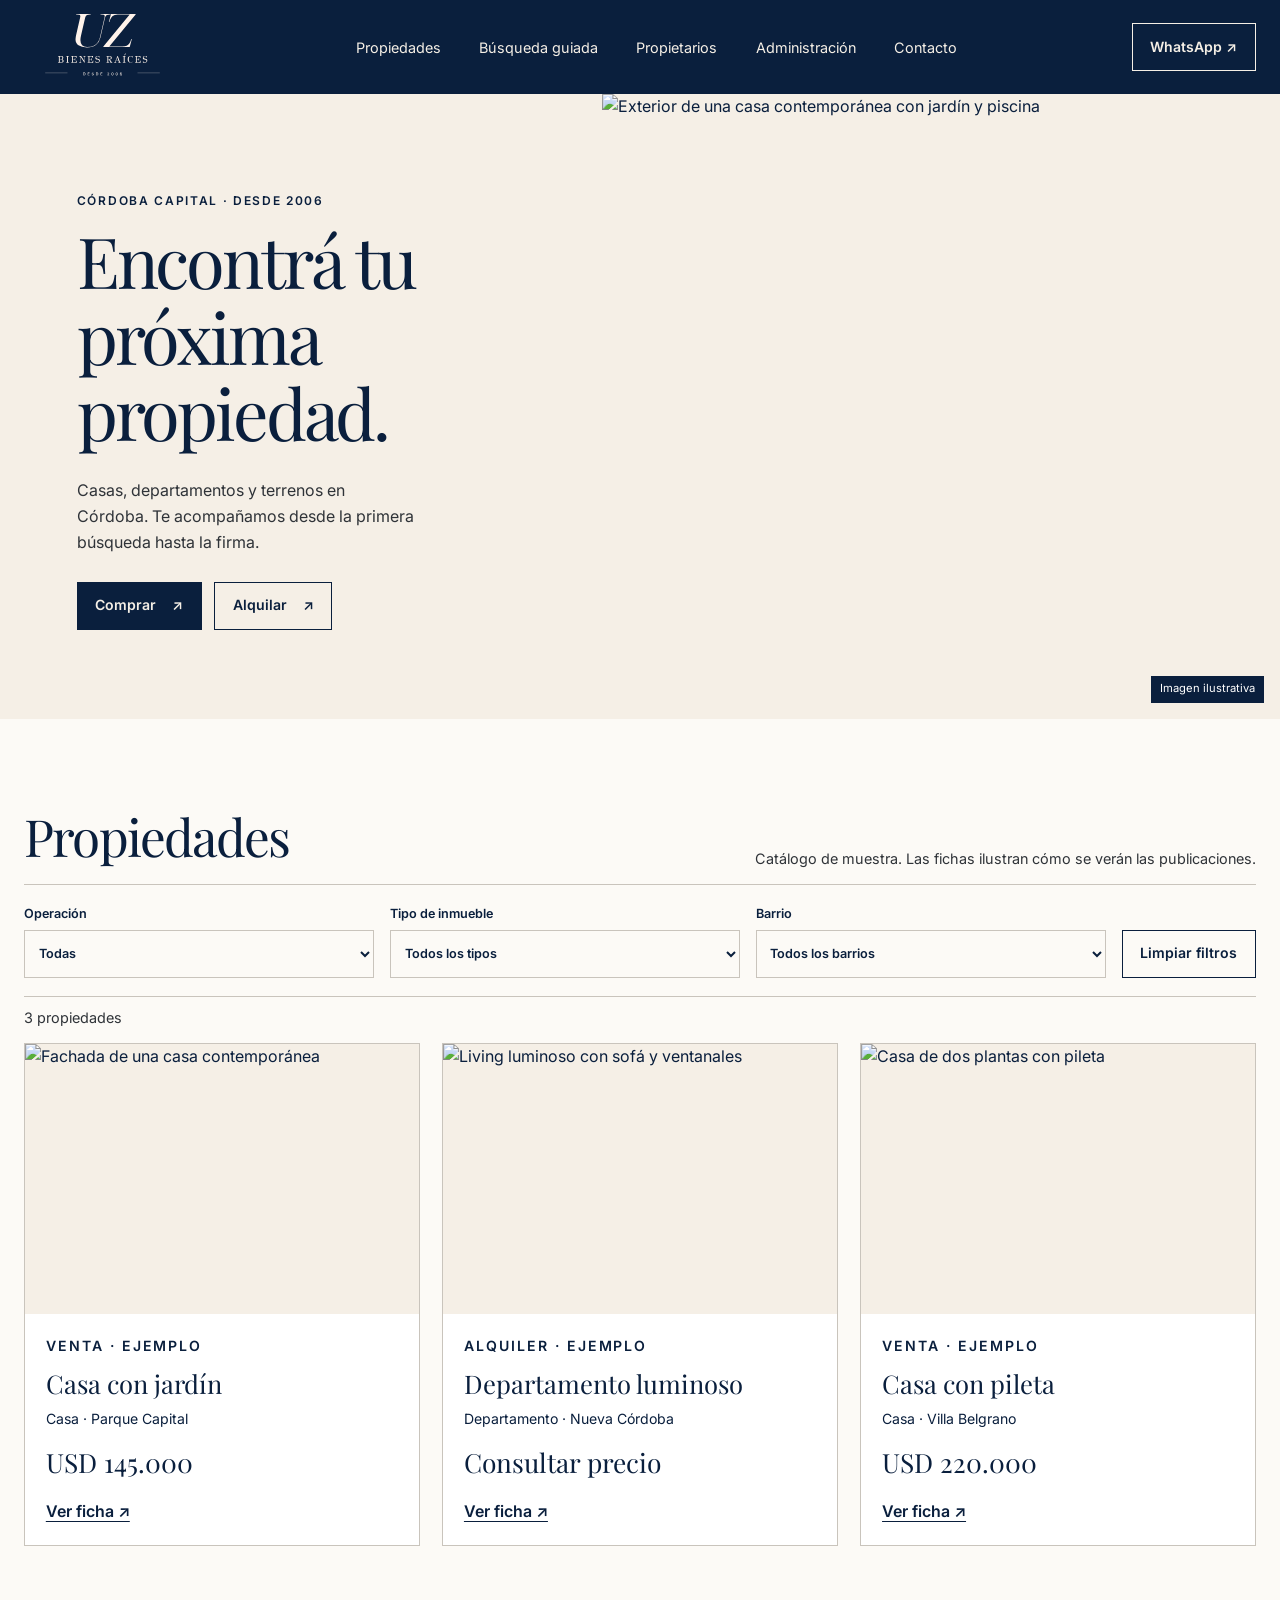
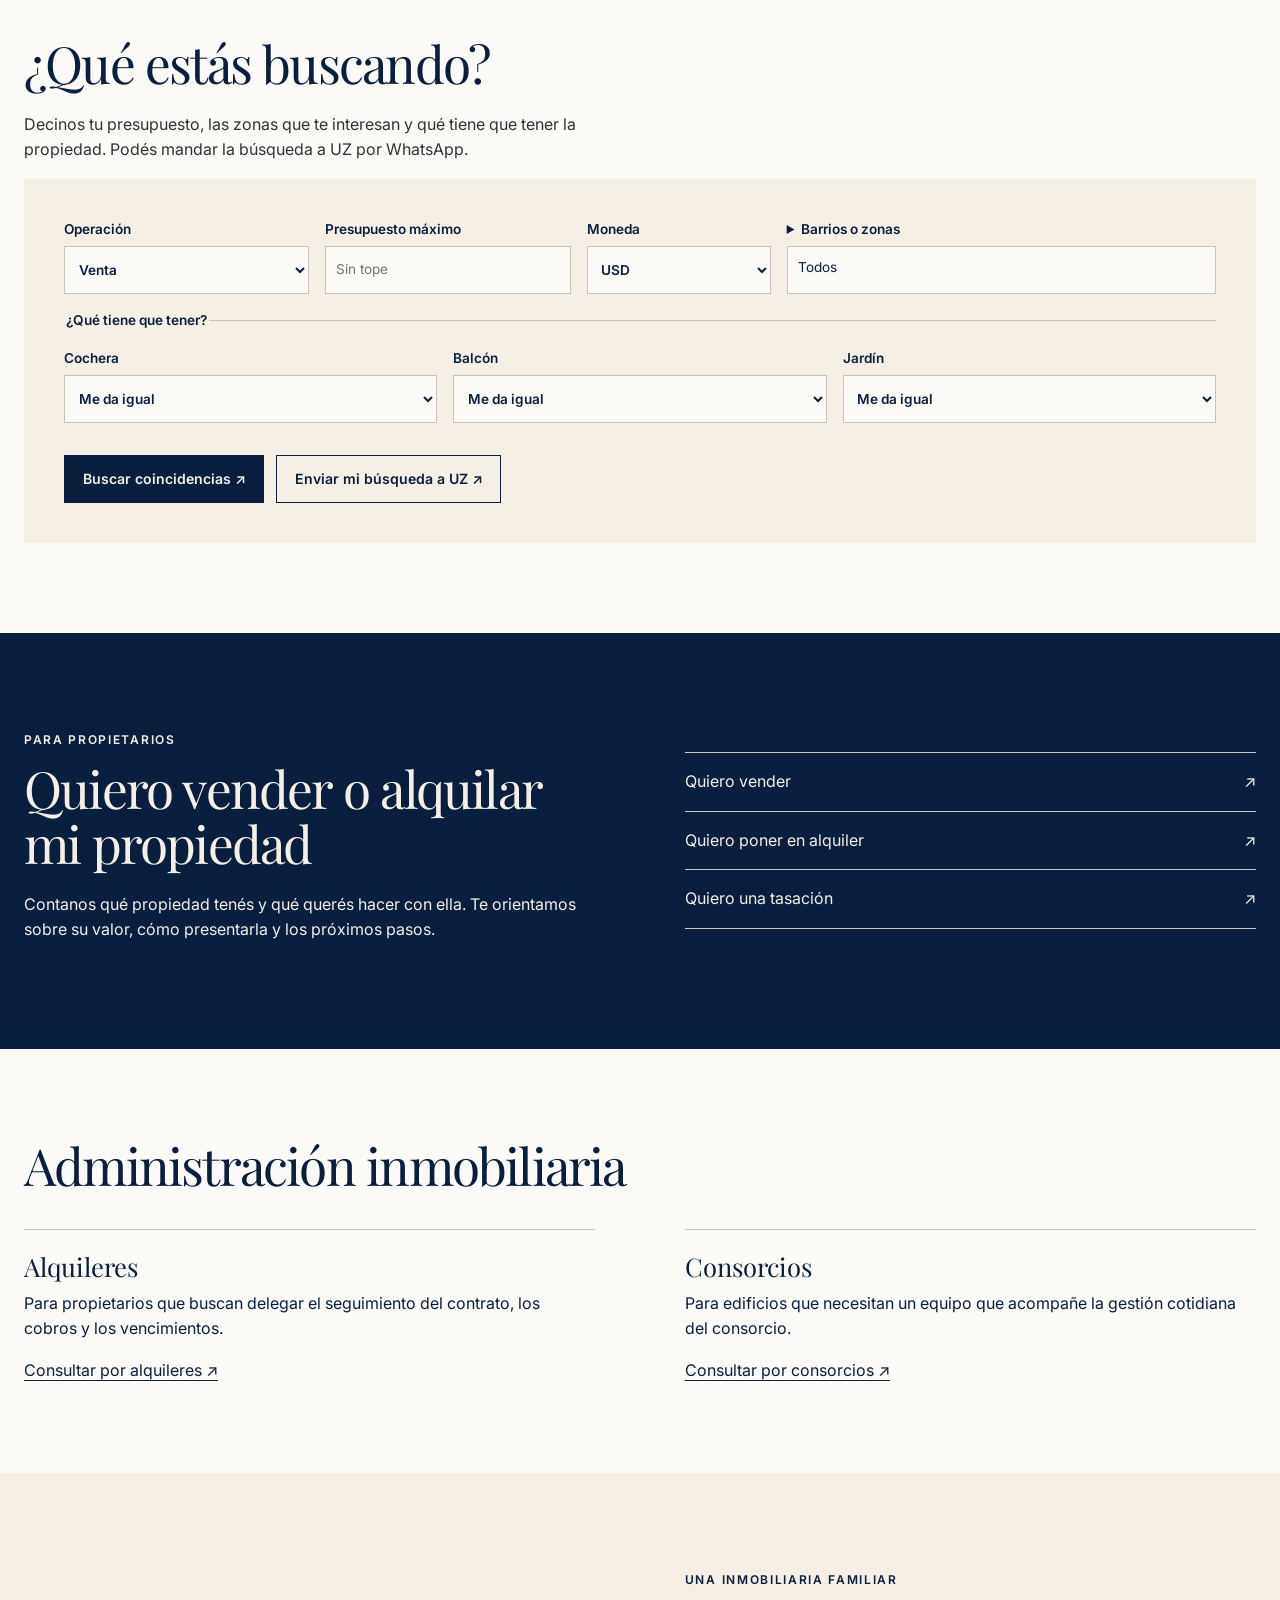
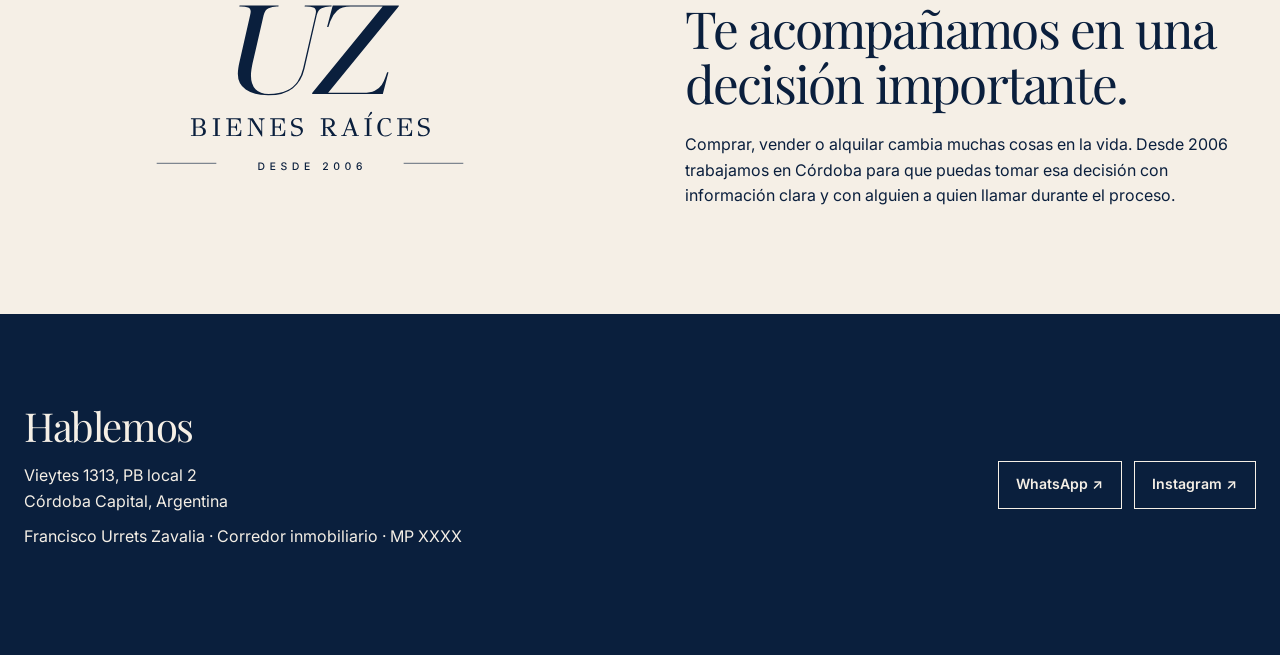
==== commit 8a4d2adf: "Actualizar la versión de la hoja de estilos" ====
--- a/index.html
+++ b/index.html
@@ -11,7 +11,7 @@
   <link rel="preconnect" href="https://fonts.googleapis.com">
   <link rel="preconnect" href="https://fonts.gstatic.com" crossorigin>
   <link href="https://fonts.googleapis.com/css2?family=Inter:wght@400;500;600;700&family=Playfair+Display:wght@400;500&display=swap" rel="stylesheet">
-  <link rel="stylesheet" href="styles.css?v=barrios-2">
+  <link rel="stylesheet" href="styles.css?v=logo-escritorio">
   <script src="propiedades.js" defer></script>
   <script src="sitio.js" defer></script>
   <script src="buscador.js?v=barrios-2" defer></script>
--- a/styles.css
+++ b/styles.css
@@ -103,4 +103,4 @@
 
 #guided-zone-options { max-height:15rem; overflow-y:auto; }
 #guided-other-label:not([hidden]) { display:block; margin-top:.65rem; }
-@media (min-width:761px) { .brand { width:136.4px; } }
+@media (min-width:761px) { .brand { width:156.86px; } }
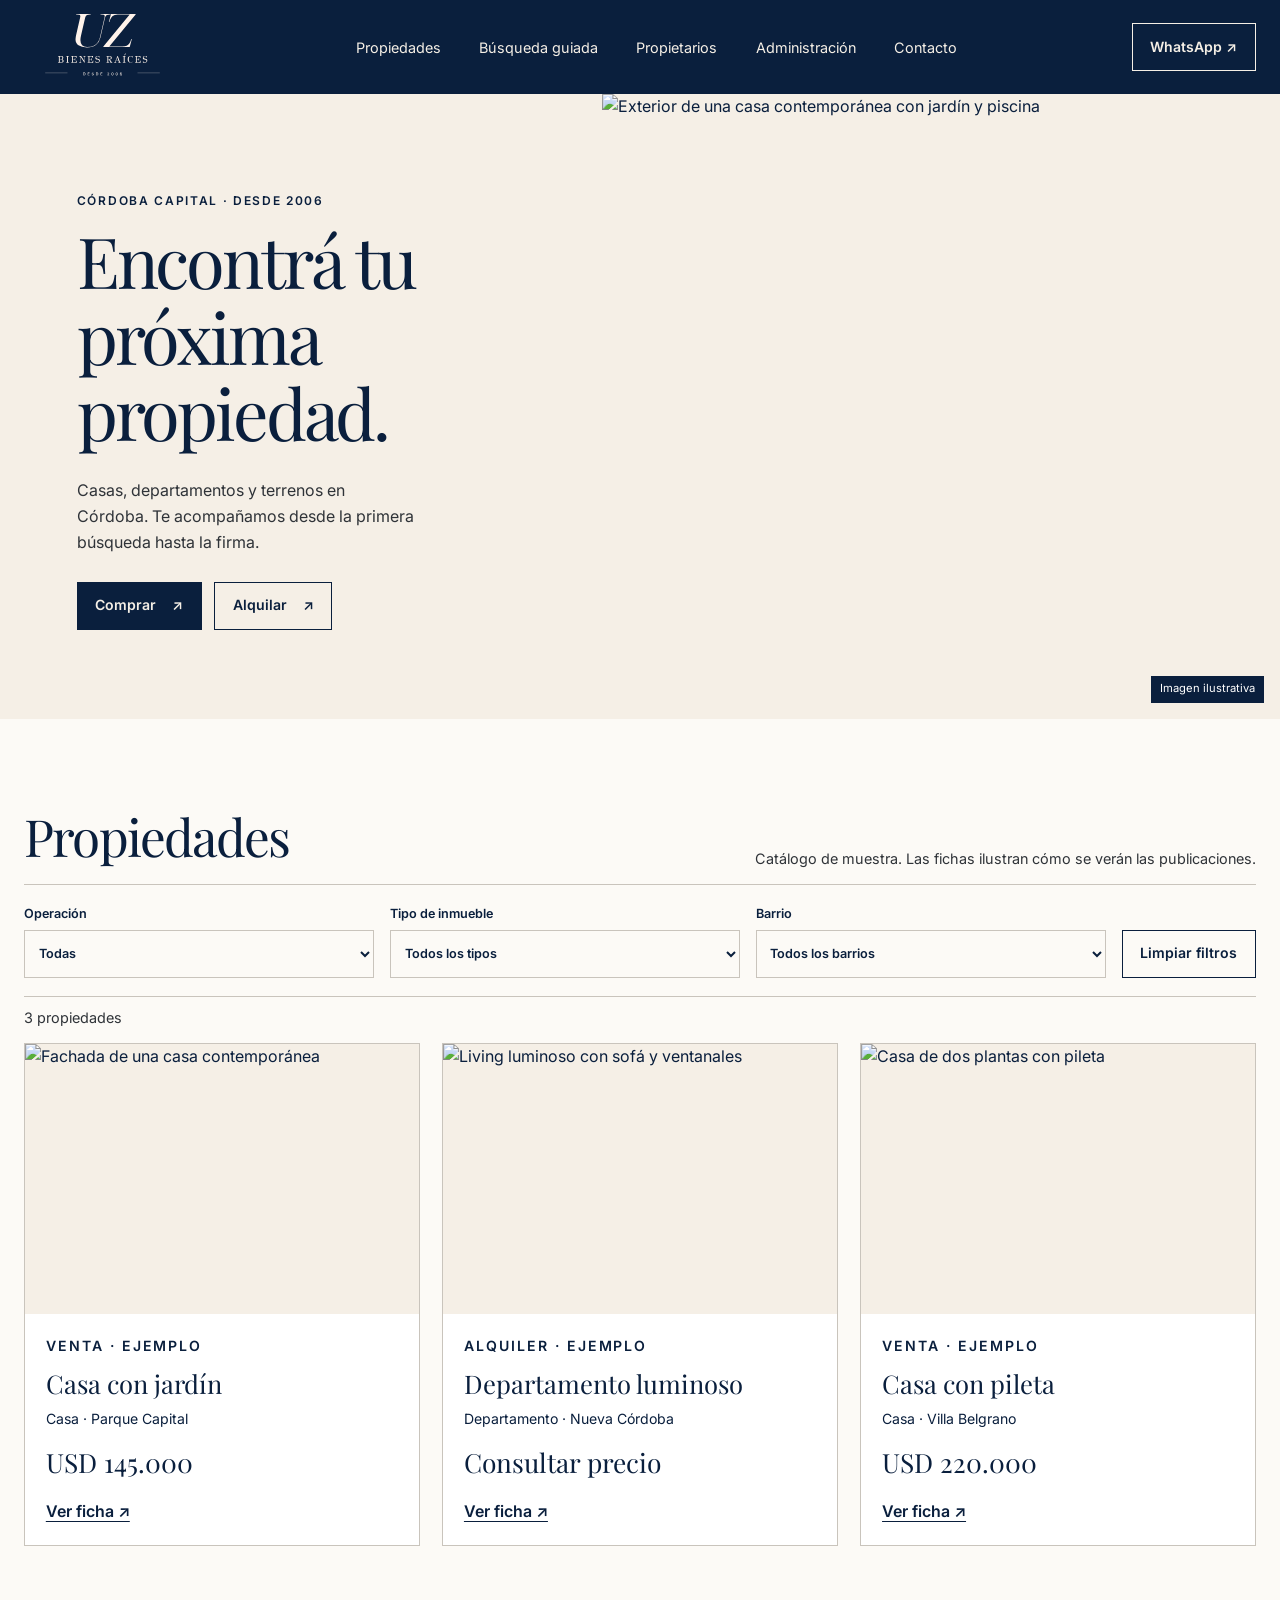
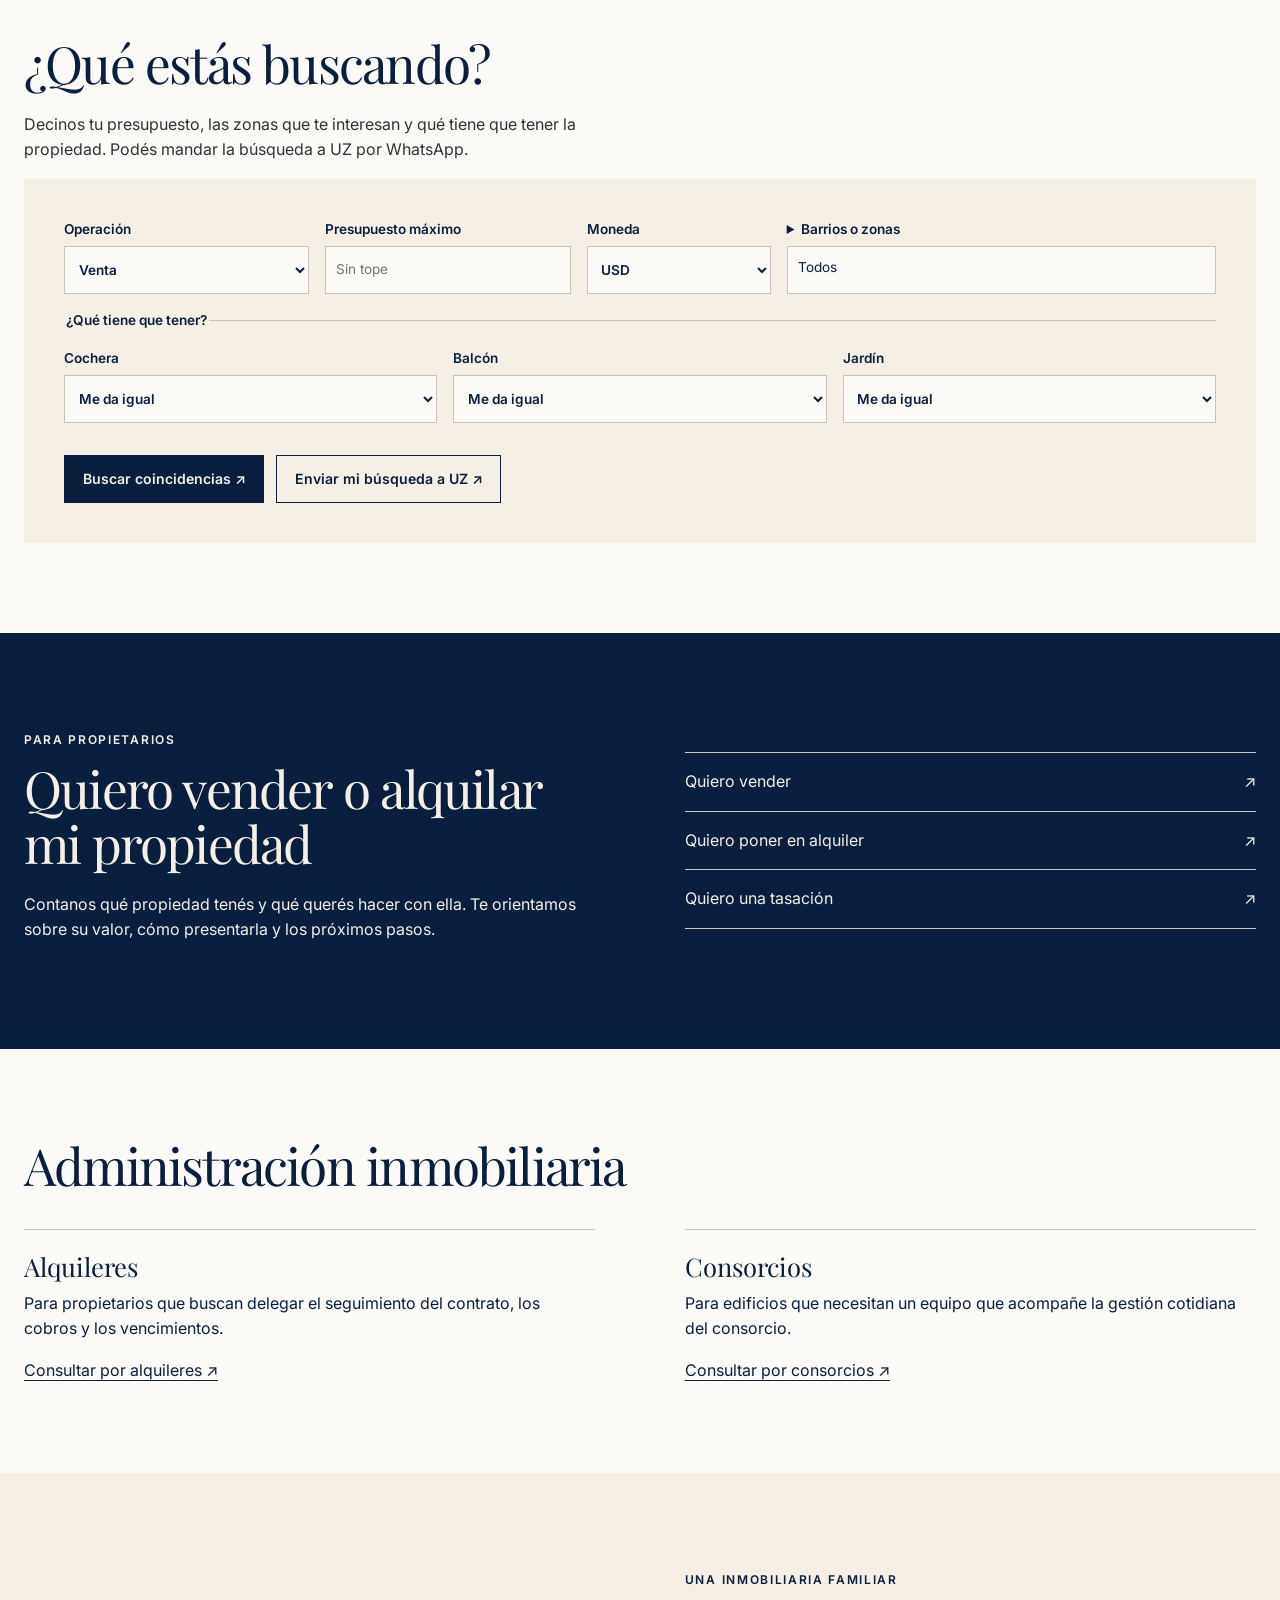
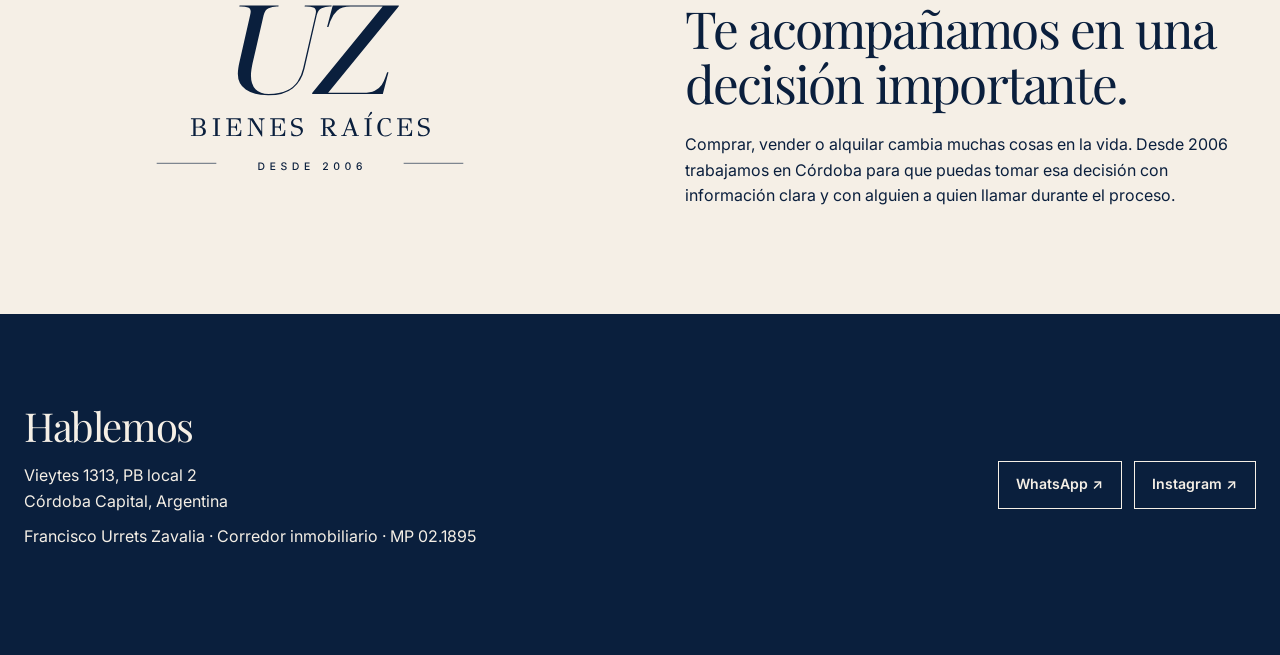
==== commit 0787b29e: "Actualizar matrícula profesional en el pie de página" ====
--- a/index.html
+++ b/index.html
@@ -117,7 +117,7 @@
     </div></section>
   </main>
   <footer id="contacto"><div class="wrap split">
-    <div><h2>Hablemos</h2><address>Vieytes 1313, PB local 2<br>Córdoba Capital, Argentina</address><p>Francisco Urrets Zavalia · Corredor inmobiliario · MP XXXX</p></div>
+    <div><h2>Hablemos</h2><address>Vieytes 1313, PB local 2<br>Córdoba Capital, Argentina</address><p>Francisco Urrets Zavalia · Corredor inmobiliario · MP 02.1895</p></div>
     <div class="actions"><a class="button outline" href="https://wa.link/zlevof">WhatsApp ↗</a><a class="button outline" href="https://www.instagram.com/uzbienesraices/">Instagram ↗</a></div>
   </div></footer>
   <dialog id="detail" aria-labelledby="detail-title"><div class="dialog-inner"><form method="dialog"><button class="button outline close">Cerrar ✕</button></form><div id="detail-content"></div></div></dialog>
